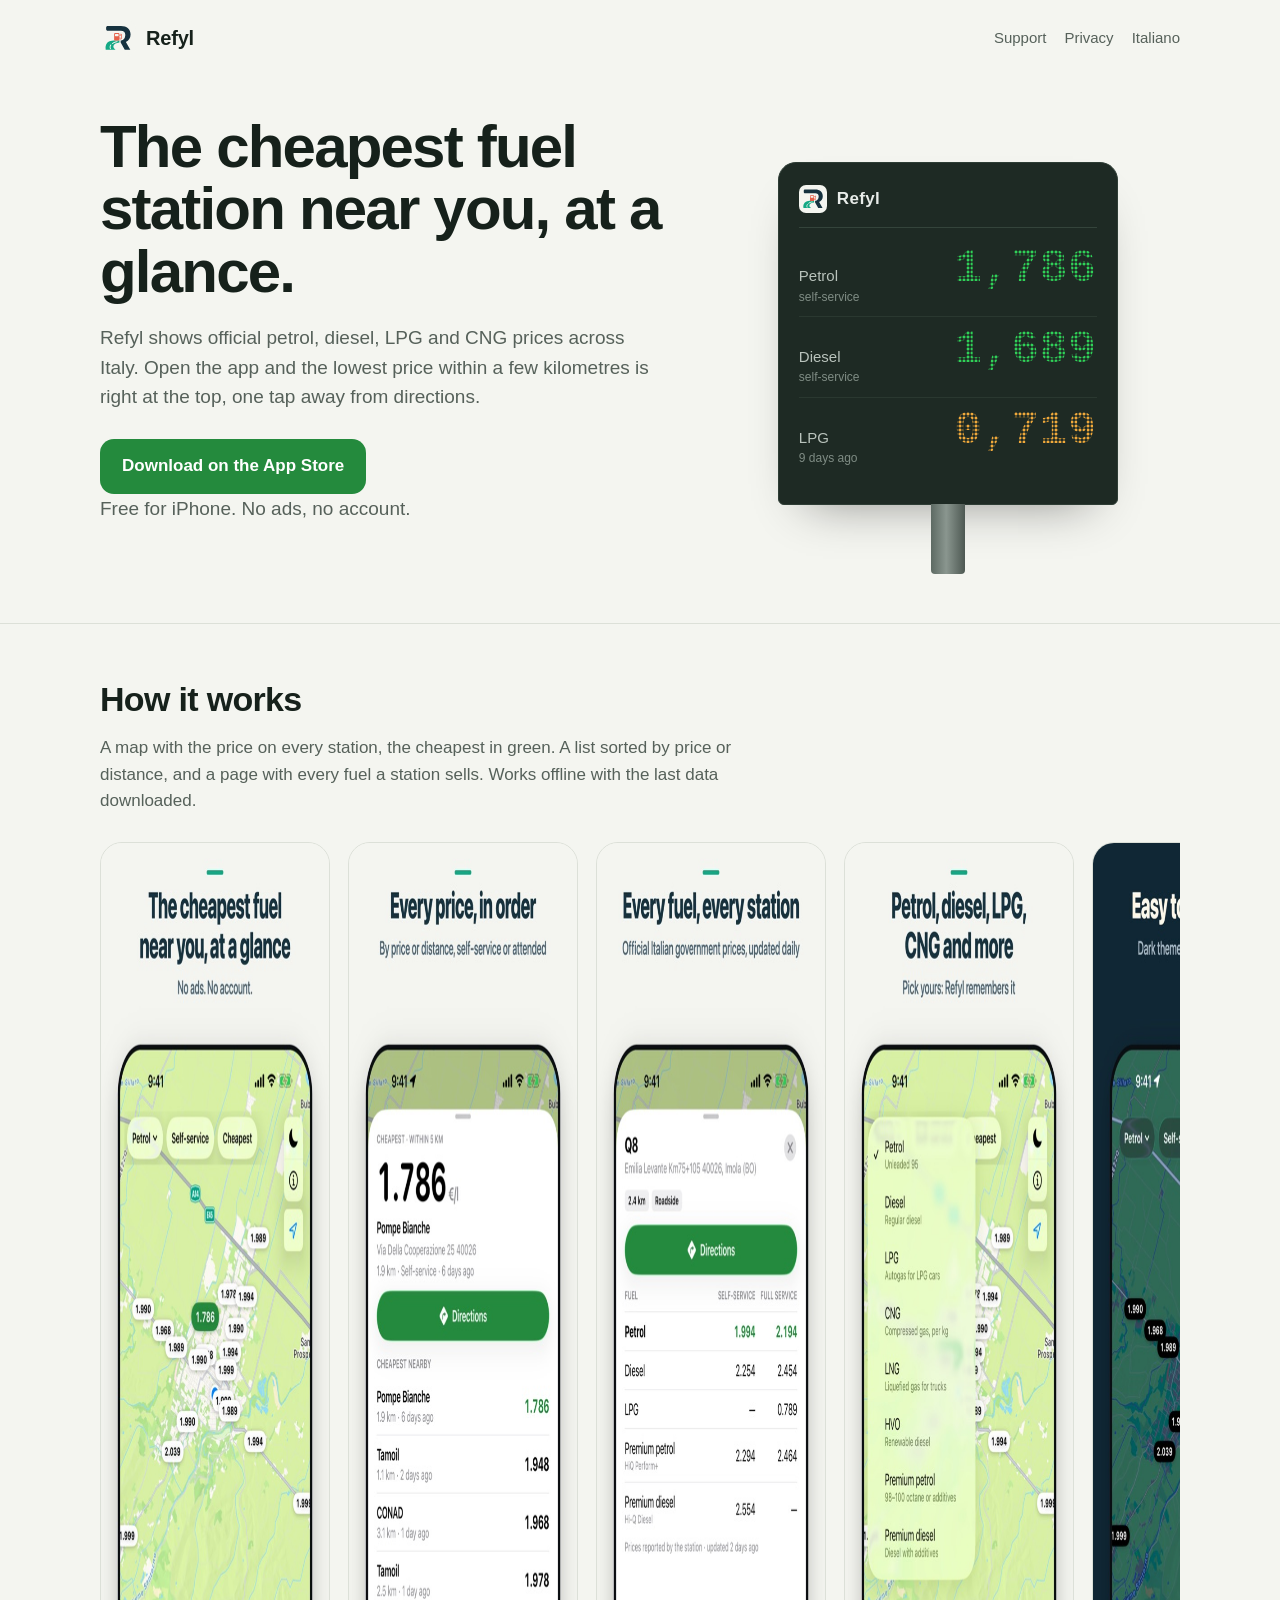
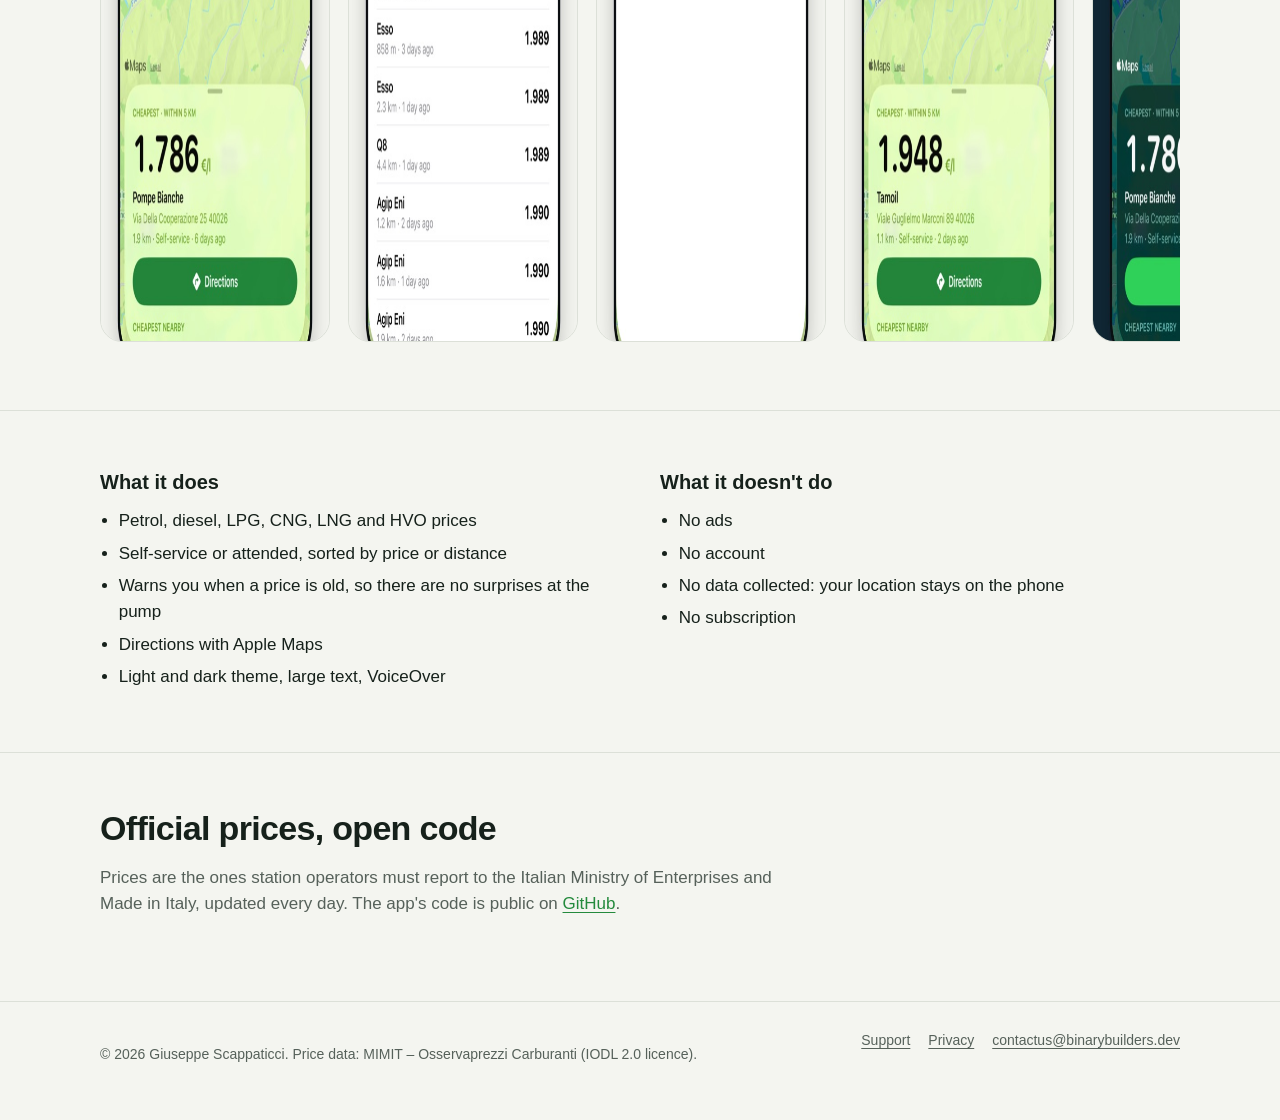
==== en/index.html @ 4c15753d "Add Refyl site: home, privacy and support in Italian and English Co-Authored-By: Claude Opus 5.5 <no" ====
<!doctype html>
<html lang="en">
<head>
<meta charset="utf-8">
<meta name="viewport" content="width=device-width, initial-scale=1">
<title>Refyl: fuel prices near you in Italy</title>
<meta name="description" content="Refyl shows the cheapest fuel station near you in Italy with official government prices. Free for iPhone, no ads, no account.">
<link rel="alternate" hreflang="it" href="../">
<link rel="icon" href="../assets/icon.svg" type="image/svg+xml">
<link rel="apple-touch-icon" href="../assets/apple-touch-icon.png">
<meta name="apple-itunes-app" content="app-id=6829368006">
<link rel="stylesheet" href="../assets/site.css">
</head>
<body>
<header class="wrap top">
  <a class="brand" href="./"><img src="../assets/icon.svg" alt="">Refyl</a>
  <nav aria-label="Pages">
    <a href="support/">Support</a>
    <a href="privacy/">Privacy</a>
    <a href="../" hreflang="it" lang="it">Italiano</a>
  </nav>
</header>

<main>
  <div class="wrap hero">
    <div>
      <h1>The cheapest fuel station near you, at a glance.</h1>
      <p>Refyl shows official petrol, diesel, LPG and CNG prices across Italy. Open the app and the lowest price within a few kilometres is right at the top, one tap away from directions.</p>
      <a class="button" href="https://apps.apple.com/app/id6829368006">Download on the App Store</a>
      <p class="note">Free for iPhone. No ads, no account.</p>
    </div>
    <div class="totem" role="img" aria-label="Fuel station price sign: petrol self-service 1.786, diesel self-service 1.689, LPG 0.719 updated 9 days ago">
      <div class="totem-head"><img src="../assets/icon.svg" alt="">Refyl</div>
      <div class="row"><span>Petrol<small>self-service</small></span><b class="led">1,786</b></div>
      <div class="row"><span>Diesel<small>self-service</small></span><b class="led">1,689</b></div>
      <div class="row"><span>LPG<small>9 days ago</small></span><b class="led dim">0,719</b></div>
    </div>
  </div>

  <section>
    <div class="wrap">
      <h2>How it works</h2>
      <p class="lead">A map with the price on every station, the cheapest in green. A list sorted by price or distance, and a page with every fuel a station sells. Works offline with the last data downloaded.</p>
      <div class="shots" tabindex="0" aria-label="App screenshots">
        <img src="../assets/shots/en/1-home.jpg" width="506" height="1100" loading="lazy" alt="Map with prices and the cheapest station highlighted">
        <img src="../assets/shots/en/2-list.jpg" width="506" height="1100" loading="lazy" alt="Nearby stations sorted by price">
        <img src="../assets/shots/en/3-detail.jpg" width="506" height="1100" loading="lazy" alt="Station page with every price">
        <img src="../assets/shots/en/4-fuels.jpg" width="506" height="1100" loading="lazy" alt="Fuel picker: petrol, diesel, LPG, CNG and more">
        <img src="../assets/shots/en/5-dark.jpg" width="506" height="1100" loading="lazy" alt="The app in dark theme">
      </div>
    </div>
  </section>

  <section>
    <div class="wrap two">
      <div>
        <h3>What it does</h3>
        <ul>
          <li>Petrol, diesel, LPG, CNG, LNG and HVO prices</li>
          <li>Self-service or attended, sorted by price or distance</li>
          <li>Warns you when a price is old, so there are no surprises at the pump</li>
          <li>Directions with Apple Maps</li>
          <li>Light and dark theme, large text, VoiceOver</li>
        </ul>
      </div>
      <div>
        <h3>What it doesn't do</h3>
        <ul>
          <li>No ads</li>
          <li>No account</li>
          <li>No data collected: your location stays on the phone</li>
          <li>No subscription</li>
        </ul>
      </div>
    </div>
  </section>

  <section>
    <div class="wrap">
      <h2>Official prices, open code</h2>
      <p class="lead">Prices are the ones station operators must report to the Italian Ministry of Enterprises and Made in Italy, updated every day. The app's code is public on <a href="https://github.com/Leixien/FuelFinder_IOS">GitHub</a>.</p>
    </div>
  </section>
</main>

<footer>
  <div class="wrap">
    <p>© 2026 Giuseppe Scappaticci. Price data: MIMIT – Osservaprezzi Carburanti (IODL 2.0 licence).</p>
    <nav aria-label="Links">
      <a href="support/">Support</a>
      <a href="privacy/">Privacy</a>
      <a href="mailto:contactus@binarybuilders.dev">contactus@binarybuilders.dev</a>
    </nav>
  </div>
</footer>
</body>
</html>
---- assets/site.css ----
/* Refyl site. One bold element: the roadside price totem in the hero. Everything else stays quiet. */
:root {
  --paper: #F4F5F0;      /* icon background */
  --card: #FFFFFF;
  --ink: #16211B;
  --muted: #56615A;
  --rule: #DCE0D8;
  --green: #248A3D;      /* app "Best" colour, light */
  --on-green: #FFFFFF;
  --stale: #C93400;
  --totem: #1E2A24;
  --led: #30D158;
  color-scheme: light dark;
}
@media (prefers-color-scheme: dark) {
  :root {
    --paper: #101512;
    --card: #19201C;
    --ink: #EEF1EC;
    --muted: #A3ADA6;
    --rule: #2A332E;
    --green: #30D158;
    --on-green: #000000;
    --stale: #FF9F0A;
    --totem: #0B100D;
  }
}

* { box-sizing: border-box; }
html { -webkit-text-size-adjust: 100%; }
body {
  margin: 0;
  background: var(--paper);
  color: var(--ink);
  font: 17px/1.55 -apple-system, BlinkMacSystemFont, "SF Pro Text", "Segoe UI", Roboto, "Helvetica Neue", Arial, sans-serif;
}
a { color: var(--green); text-underline-offset: 0.18em; }
a:focus-visible, .button:focus-visible { outline: 3px solid var(--green); outline-offset: 3px; border-radius: 6px; }
img { max-width: 100%; display: block; }

.wrap { width: min(1080px, 100% - 32px); margin-inline: auto; }

/* Header */
.top { display: flex; align-items: center; justify-content: space-between; padding: 20px 0; }
.brand { display: flex; align-items: center; gap: 10px; color: var(--ink); text-decoration: none; font-weight: 700; font-size: 20px; letter-spacing: -0.01em; }
.brand img { width: 36px; height: 36px; border-radius: 9px; }
.top nav { display: flex; gap: 18px; font-size: 15px; }
.top nav a { color: var(--muted); text-decoration: none; }
.top nav a:hover, .top nav a[aria-current] { color: var(--ink); }

/* Hero */
.hero { display: grid; grid-template-columns: 1.1fr 0.9fr; gap: 48px; align-items: center; padding: 40px 0 72px; }
.hero h1 { font-size: clamp(36px, 5.4vw, 60px); line-height: 1.04; letter-spacing: -0.03em; margin: 0 0 20px; font-weight: 800; }
.hero p { font-size: 19px; color: var(--muted); max-width: 34em; margin: 0 0 28px; }
.button { display: inline-flex; align-items: center; gap: 10px; background: var(--green); color: var(--on-green); text-decoration: none; font-weight: 600; padding: 14px 22px; border-radius: 14px; }
.button svg { width: 20px; height: 20px; fill: currentColor; }
.note { font-size: 14px; color: var(--muted); margin-top: 12px; }

/* The totem: an Italian roadside price sign with dot-matrix LED digits */
.totem { justify-self: center; width: min(340px, 100%); background: var(--totem); border-radius: 18px 18px 6px 6px; padding: 22px 20px 26px; color: #E8ECE9; border: 1px solid #2E3D35; box-shadow: 0 24px 48px -28px rgba(0, 0, 0, 0.45); position: relative; }
.totem::after { content: ""; position: absolute; left: 50%; bottom: -70px; width: 34px; height: 70px; transform: translateX(-50%); background: linear-gradient(90deg, #5d6a63, #8a968f 45%, #4d5852); border-radius: 0 0 4px 4px; }
.totem-head { display: flex; align-items: center; gap: 10px; padding-bottom: 14px; margin-bottom: 8px; border-bottom: 1px solid #34443B; font-weight: 700; letter-spacing: 0.02em; }
.totem-head img { width: 28px; height: 28px; border-radius: 7px; }
.row { display: flex; align-items: baseline; justify-content: space-between; padding: 10px 0; }
.row + .row { border-top: 1px solid #2A3830; }
.row span { font-size: 15px; color: #B9C3BC; }
.row small { display: block; font-size: 12px; color: #7F8C84; }
.led {
  font: 800 46px/1 ui-monospace, "SF Mono", Menlo, Consolas, monospace;
  letter-spacing: 0.02em;
  color: var(--led);
  -webkit-mask: radial-gradient(circle at center, #000 52%, transparent 58%) 0 0 / 4px 4px;
          mask: radial-gradient(circle at center, #000 52%, transparent 58%) 0 0 / 4px 4px;
}
.led.dim { color: #F0A93B; }

/* Sections */
section { padding: 56px 0; border-top: 1px solid var(--rule); }
h2 { font-size: clamp(26px, 3.2vw, 34px); letter-spacing: -0.02em; line-height: 1.15; margin: 0 0 16px; }
.lead { color: var(--muted); max-width: 40em; margin: 0 0 28px; }

.shots { display: flex; gap: 18px; overflow-x: auto; scroll-snap-type: x mandatory; padding-bottom: 12px; }
.shots img { width: 230px; flex: none; border-radius: 22px; scroll-snap-align: start; border: 1px solid var(--rule); }

.two { display: grid; grid-template-columns: 1fr 1fr; gap: 40px; }
.two h3 { font-size: 20px; margin: 0 0 10px; }
.two ul { margin: 0; padding-left: 1.1em; }
.two li { margin: 6px 0; }

/* Prose pages (privacy, support) */
.prose { padding: 32px 0 64px; }
.prose > * { max-width: 680px; }
.prose h1 { font-size: clamp(32px, 4.4vw, 44px); letter-spacing: -0.025em; line-height: 1.1; margin: 0 0 12px; }
.prose h2 { font-size: 22px; margin: 36px 0 8px; }
.prose .updated { color: var(--muted); font-size: 15px; margin: 0 0 28px; }
.prose code { font-size: 0.88em; overflow-wrap: anywhere; }
.contact { background: var(--card); border: 1px solid var(--rule); border-radius: 16px; padding: 22px 24px; margin: 8px 0 8px; }
.contact p { margin: 0 0 14px; }
details { border-bottom: 1px solid var(--rule); padding: 14px 0; }
details summary { cursor: pointer; font-weight: 600; }
details p { margin: 10px 0 0; color: var(--muted); }

/* Footer */
footer { border-top: 1px solid var(--rule); padding: 28px 0 40px; font-size: 14px; color: var(--muted); }
footer .wrap { display: flex; flex-wrap: wrap; gap: 12px 28px; justify-content: space-between; }
footer nav { display: flex; flex-wrap: wrap; gap: 18px; }
footer a { color: var(--muted); }

@media (max-width: 760px) {
  .hero { grid-template-columns: 1fr; gap: 40px; padding-top: 16px; padding-bottom: 96px; }
  .two { grid-template-columns: 1fr; gap: 28px; }
  .top nav { gap: 14px; }
  .shots img { width: 200px; }
}
@media (prefers-reduced-motion: no-preference) {
  .led { animation: flick 1.4s steps(2) 1; }
  @keyframes flick { 0% { opacity: 0.2; } 100% { opacity: 1; } }
}
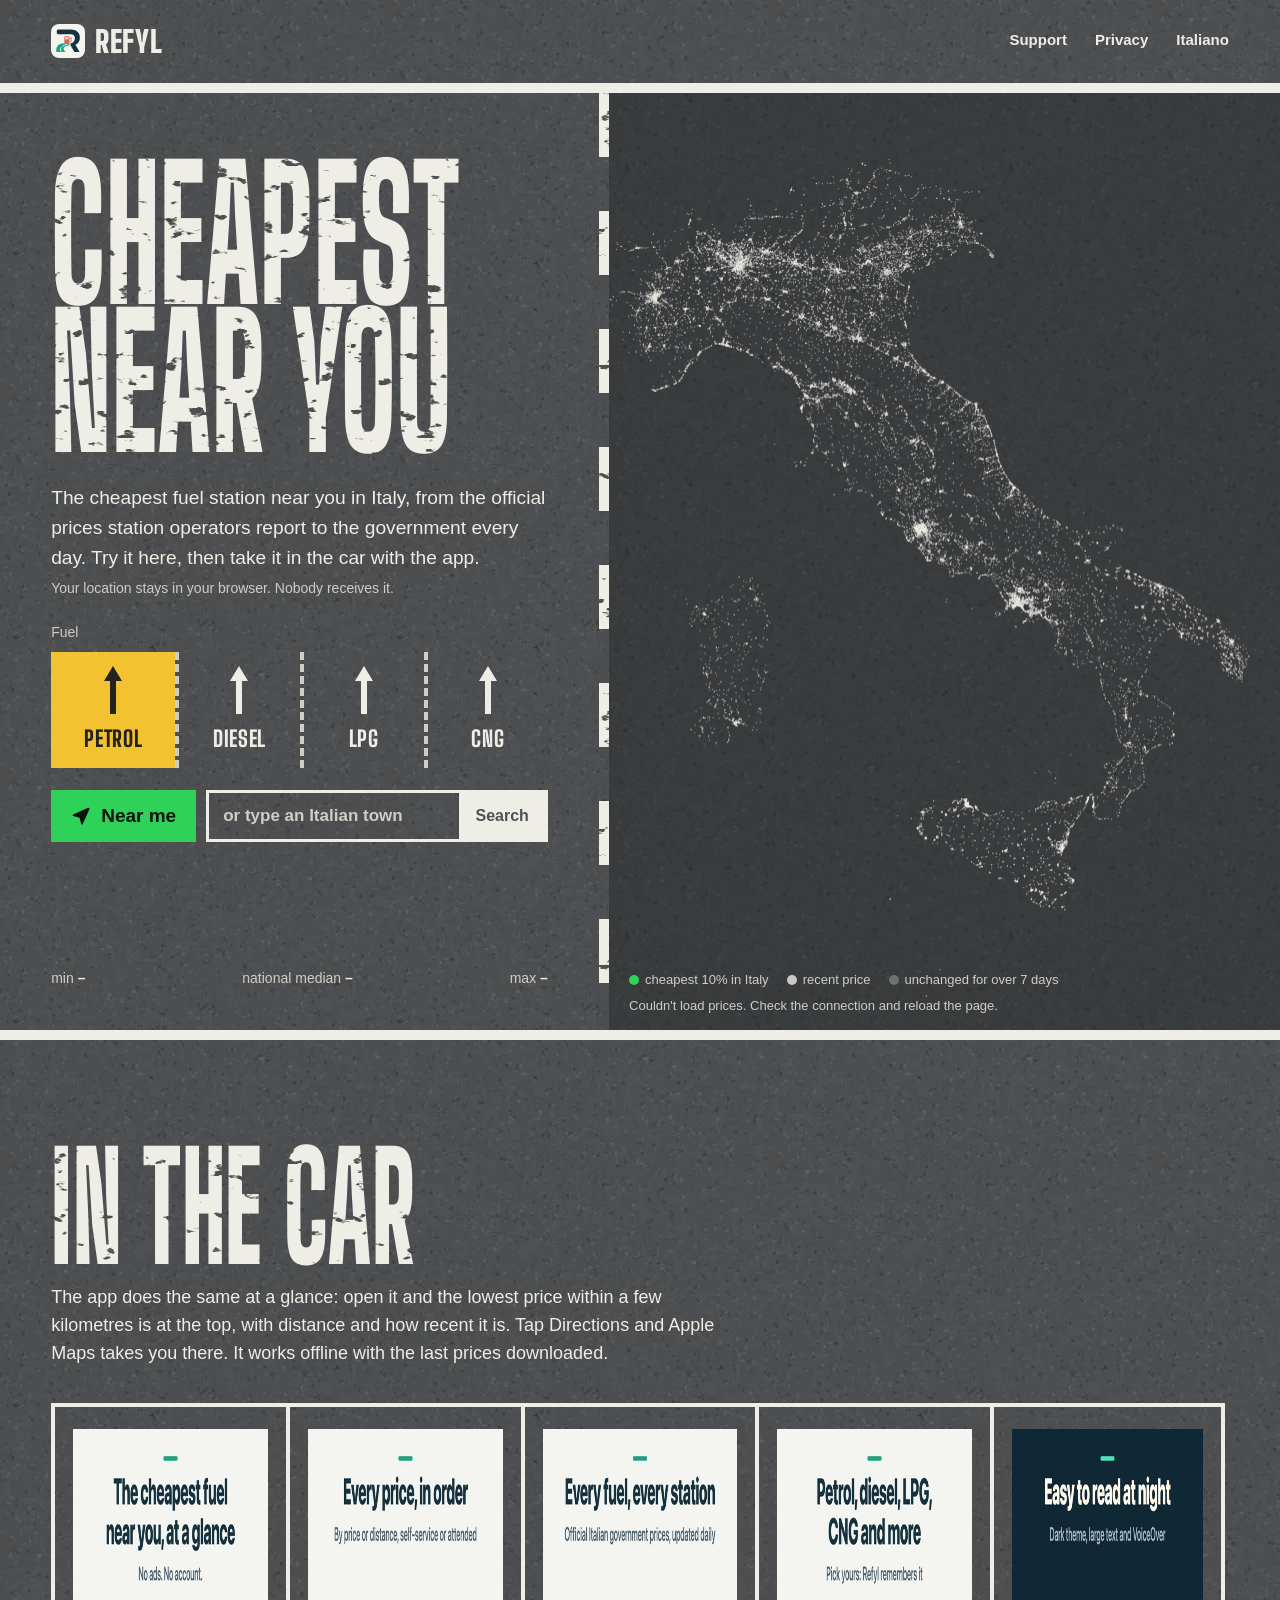
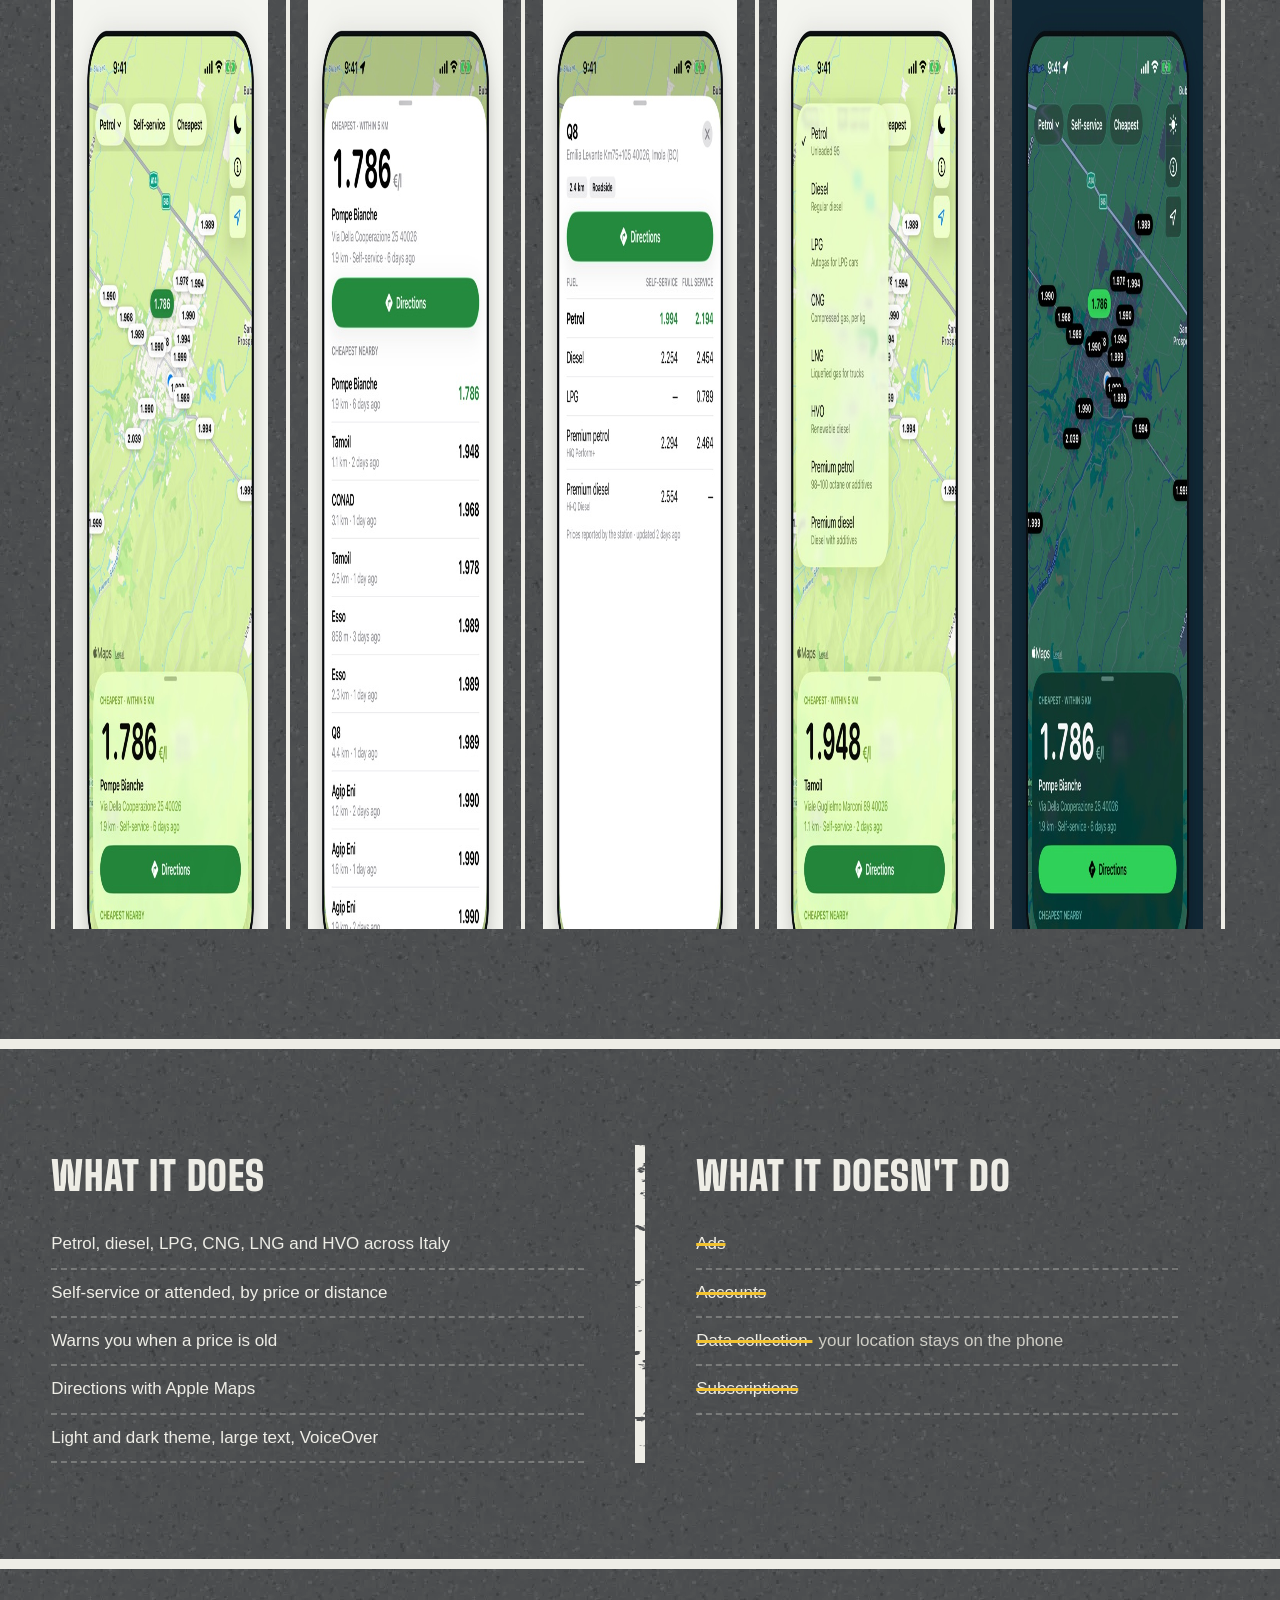
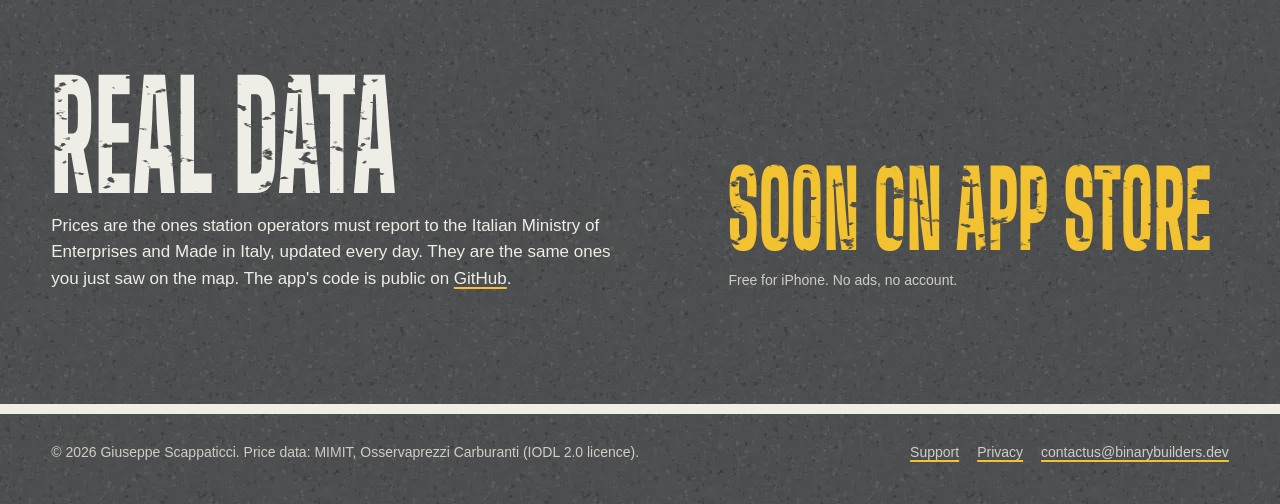
==== commit 34a12fc9: "Redesign: the road seen from above, with a live price map Asphalt ground, road-paint lettering and l" ====
--- a/en/index.html
+++ b/en/index.html
@@ -3,17 +3,18 @@
 <head>
 <meta charset="utf-8">
 <meta name="viewport" content="width=device-width, initial-scale=1">
-<title>Refyl: fuel prices near you in Italy</title>
-<meta name="description" content="Refyl shows the cheapest fuel station near you in Italy with official government prices. Free for iPhone, no ads, no account.">
+<title>Refyl: the cheapest fuel station near you in Italy</title>
+<meta name="description" content="Try Refyl here: pick a fuel and find the cheapest station near you in Italy with today's official government prices. Free iPhone app, no ads, no account.">
+<meta name="theme-color" content="#4E5154">
 <link rel="alternate" hreflang="it" href="../">
 <link rel="icon" href="../assets/icon.svg" type="image/svg+xml">
 <link rel="apple-touch-icon" href="../assets/apple-touch-icon.png">
-<meta name="apple-itunes-app" content="app-id=6829368006">
+<link rel="preload" href="../assets/fonts/big-shoulders-display-latin-900.woff2" as="font" type="font/woff2" crossorigin>
 <link rel="stylesheet" href="../assets/site.css">
 </head>
 <body>
-<header class="wrap top">
-  <a class="brand" href="./"><img src="../assets/icon.svg" alt="">Refyl</a>
+<header class="top">
+  <a class="brand" href="./"><img src="../assets/icon.svg" alt=""><span>Refyl</span></a>
   <nav aria-label="Pages">
     <a href="support/">Support</a>
     <a href="privacy/">Privacy</a>
@@ -22,76 +23,118 @@
 </header>
 
 <main>
-  <div class="wrap hero">
-    <div>
-      <h1>The cheapest fuel station near you, at a glance.</h1>
-      <p>Refyl shows official petrol, diesel, LPG and CNG prices across Italy. Open the app and the lowest price within a few kilometres is right at the top, one tap away from directions.</p>
-      <a class="button" href="https://apps.apple.com/app/id6829368006">Download on the App Store</a>
-      <p class="note">Free for iPhone. No ads, no account.</p>
+  <section class="road" aria-labelledby="hero-title">
+    <div class="lane-l">
+      <h1 id="hero-title" class="paint hero-word"><span class="stretch">Cheapest<br>near you</span><span class="vh">: the cheapest fuel station near you</span></h1>
+      <p class="intro">The cheapest fuel station near you in Italy, from the official prices station operators report to the government every day. Try it here, then take it in the car with the app.
+        <small>Your location stays in your browser. Nobody receives it.</small></p>
+
+      <fieldset class="lanes">
+        <legend>Fuel</legend>
+        <label class="lane"><input type="radio" name="fuel" value="benzina" checked><span><svg viewBox="0 0 18 48" aria-hidden="true"><path d="M9 0 18 15h-6v33H6V15H0z"/></svg>Petrol</span></label>
+        <label class="lane"><input type="radio" name="fuel" value="gasolio"><span><svg viewBox="0 0 18 48" aria-hidden="true"><path d="M9 0 18 15h-6v33H6V15H0z"/></svg>Diesel</span></label>
+        <label class="lane"><input type="radio" name="fuel" value="gpl"><span><svg viewBox="0 0 18 48" aria-hidden="true"><path d="M9 0 18 15h-6v33H6V15H0z"/></svg>LPG</span></label>
+        <label class="lane"><input type="radio" name="fuel" value="metano"><span><svg viewBox="0 0 18 48" aria-hidden="true"><path d="M9 0 18 15h-6v33H6V15H0z"/></svg>CNG</span></label>
+      </fieldset>
+
+      <div class="ask">
+        <button class="btn green" id="near-me" type="button"><svg viewBox="0 0 24 24" aria-hidden="true"><path d="M21.7 2.3a1 1 0 0 0-1.1-.2l-18 8a1 1 0 0 0 .1 1.9l7.6 2 2 7.6a1 1 0 0 0 1.9.1l8-18a1 1 0 0 0-.5-1.4z"/></svg>Near me</button>
+        <form class="city" id="city" role="search">
+          <label class="vh" for="city-q">Town</label>
+          <input id="city-q" name="q" list="towns" placeholder="or type an Italian town" autocomplete="off" enterkeyhint="search">
+          <datalist id="towns"></datalist>
+          <button type="submit">Search</button>
+        </form>
+      </div>
+      <p class="status" id="status" role="status" aria-live="polite"></p>
+
+      <div class="best" id="best" hidden>
+        <p class="paint price"><span class="stretch"><span id="best-price"></span><span class="unit">€/l</span></span></p>
+        <h2 id="best-name"></h2>
+        <div>
+          <p id="best-addr"></p>
+          <p id="best-age"></p>
+          <p class="delta" id="best-delta"></p>
+        </div>
+        <a class="btn green go" id="best-go" href="#" target="_blank" rel="noopener">Directions</a>
+      </div>
+      <ol class="results" id="results" aria-label="Cheapest nearby" hidden></ol>
+
+      <div class="rail">
+        <canvas id="rail" aria-hidden="true"></canvas>
+        <p><span>min <b id="rail-lo">–</b></span><span>national median <b id="rail-mid">–</b></span><span>max <b id="rail-hi">–</b></span></p>
+      </div>
     </div>
-    <div class="totem" role="img" aria-label="Fuel station price sign: petrol self-service 1.786, diesel self-service 1.689, LPG 0.719 updated 9 days ago">
-      <div class="totem-head"><img src="../assets/icon.svg" alt="">Refyl</div>
-      <div class="row"><span>Petrol<small>self-service</small></span><b class="led">1,786</b></div>
-      <div class="row"><span>Diesel<small>self-service</small></span><b class="led">1,689</b></div>
-      <div class="row"><span>LPG<small>9 days ago</small></span><b class="led dim">0,719</b></div>
-    </div>
-  </div>
 
-  <section>
-    <div class="wrap">
-      <h2>How it works</h2>
-      <p class="lead">A map with the price on every station, the cheapest in green. A list sorted by price or distance, and a page with every fuel a station sells. Works offline with the last data downloaded.</p>
-      <div class="shots" tabindex="0" aria-label="App screenshots">
-        <img src="../assets/shots/en/1-home.jpg" width="506" height="1100" loading="lazy" alt="Map with prices and the cheapest station highlighted">
-        <img src="../assets/shots/en/2-list.jpg" width="506" height="1100" loading="lazy" alt="Nearby stations sorted by price">
-        <img src="../assets/shots/en/3-detail.jpg" width="506" height="1100" loading="lazy" alt="Station page with every price">
-        <img src="../assets/shots/en/4-fuels.jpg" width="506" height="1100" loading="lazy" alt="Fuel picker: petrol, diesel, LPG, CNG and more">
-        <img src="../assets/shots/en/5-dark.jpg" width="506" height="1100" loading="lazy" alt="The app in dark theme">
+    <div class="centre" aria-hidden="true"></div>
+
+    <div class="lane-r">
+      <canvas id="map" role="img" aria-label="Map of Italy made of every fuel station"></canvas>
+      <div class="map-foot">
+        <p class="legend" aria-hidden="true"><span><i style="background:#30D158"></i>cheapest 10% in Italy</span><span><i style="background:rgba(238,237,230,.8)"></i>recent price</span><span><i style="background:rgba(238,237,230,.3)"></i>unchanged for over 7 days</span></p>
+        <p class="loading" id="loading" aria-live="polite"></p>
       </div>
+      <noscript><p class="loading">The interactive map needs JavaScript.</p></noscript>
     </div>
   </section>
 
-  <section>
-    <div class="wrap two">
+  <section class="stretch-sec" aria-labelledby="app-title">
+    <h2 id="app-title" class="paint sec-word"><span class="stretch">In the car</span></h2>
+    <p class="sec-lead">The app does the same at a glance: open it and the lowest price within a few kilometres is at the top, with distance and how recent it is. Tap Directions and Apple Maps takes you there. It works offline with the last prices downloaded.</p>
+    <div class="shots" tabindex="0" aria-label="App screenshots">
+      <figure><img src="../assets/shots/en/1-home.jpg" width="506" height="1100" alt="Map with prices and the cheapest station highlighted"></figure>
+      <figure><img src="../assets/shots/en/2-list.jpg" width="506" height="1100" alt="Nearby stations sorted by price"></figure>
+      <figure><img src="../assets/shots/en/3-detail.jpg" width="506" height="1100" alt="Station page with every price"></figure>
+      <figure><img src="../assets/shots/en/4-fuels.jpg" width="506" height="1100" alt="Fuel picker: petrol, diesel, LPG, CNG and more"></figure>
+      <figure><img src="../assets/shots/en/5-dark.jpg" width="506" height="1100" alt="The app in dark theme"></figure>
+    </div>
+  </section>
+
+  <section class="stretch-sec" aria-label="What it does and doesn't do">
+    <div class="does">
       <div>
         <h3>What it does</h3>
         <ul>
-          <li>Petrol, diesel, LPG, CNG, LNG and HVO prices</li>
-          <li>Self-service or attended, sorted by price or distance</li>
-          <li>Warns you when a price is old, so there are no surprises at the pump</li>
+          <li>Petrol, diesel, LPG, CNG, LNG and HVO across Italy</li>
+          <li>Self-service or attended, by price or distance</li>
+          <li>Warns you when a price is old</li>
           <li>Directions with Apple Maps</li>
           <li>Light and dark theme, large text, VoiceOver</li>
         </ul>
       </div>
-      <div>
+      <div class="solid" aria-hidden="true"></div>
+      <div class="not">
         <h3>What it doesn't do</h3>
         <ul>
-          <li>No ads</li>
-          <li>No account</li>
-          <li>No data collected: your location stays on the phone</li>
-          <li>No subscription</li>
+          <li>Ads</li>
+          <li>Accounts</li>
+          <li>Data collection <span>your location stays on the phone</span></li>
+          <li>Subscriptions</li>
         </ul>
       </div>
     </div>
   </section>
 
-  <section>
-    <div class="wrap">
-      <h2>Official prices, open code</h2>
-      <p class="lead">Prices are the ones station operators must report to the Italian Ministry of Enterprises and Made in Italy, updated every day. The app's code is public on <a href="https://github.com/Leixien/FuelFinder_IOS">GitHub</a>.</p>
+  <section class="stretch-sec end" aria-labelledby="end-title">
+    <div>
+      <h2 id="end-title" class="paint sec-word"><span class="stretch">Real data</span></h2>
+      <p>Prices are the ones station operators must report to the Italian Ministry of Enterprises and Made in Italy, updated every day. They are the same ones you just saw on the map. The app's code is public on <a href="https://github.com/Leixien/FuelFinder_IOS">GitHub</a>.</p>
+    </div>
+    <div>
+      <p class="paint soon"><span class="stretch">Soon on App Store</span></p>
+      <p class="store-note">Free for iPhone. No ads, no account.</p>
     </div>
   </section>
 </main>
 
 <footer>
-  <div class="wrap">
-    <p>© 2026 Giuseppe Scappaticci. Price data: MIMIT – Osservaprezzi Carburanti (IODL 2.0 licence).</p>
-    <nav aria-label="Links">
-      <a href="support/">Support</a>
-      <a href="privacy/">Privacy</a>
-      <a href="mailto:contactus@binarybuilders.dev">contactus@binarybuilders.dev</a>
-    </nav>
-  </div>
+  <p>© 2026 Giuseppe Scappaticci. Price data: MIMIT, Osservaprezzi Carburanti (IODL 2.0 licence).</p>
+  <nav aria-label="Links">
+    <a href="support/">Support</a>
+    <a href="privacy/">Privacy</a>
+    <a href="mailto:contactus@binarybuilders.dev">contactus@binarybuilders.dev</a>
+  </nav>
 </footer>
+<script src="../assets/app.js"></script>
 </body>
 </html>
--- a/assets/site.css
+++ b/assets/site.css
@@ -1,118 +1,242 @@
-/* Refyl site. One bold element: the roadside price totem in the hero. Everything else stays quiet. */
+/* Refyl: the carriageway seen from above. Asphalt ground, road paint, lanes. */
+@font-face {
+  font-family: "Road";
+  src: url("fonts/big-shoulders-display-latin-900.woff2") format("woff2");
+  font-weight: 900;
+  font-display: swap;
+}
+@font-face {
+  font-family: "Road";
+  src: url("fonts/big-shoulders-display-latin-800.woff2") format("woff2");
+  font-weight: 800;
+  font-display: swap;
+}
+
 :root {
-  --paper: #F4F5F0;      /* icon background */
-  --card: #FFFFFF;
-  --ink: #16211B;
-  --muted: #56615A;
-  --rule: #DCE0D8;
-  --green: #248A3D;      /* app "Best" colour, light */
-  --on-green: #FFFFFF;
-  --stale: #C93400;
-  --totem: #1E2A24;
-  --led: #30D158;
-  color-scheme: light dark;
-}
-@media (prefers-color-scheme: dark) {
-  :root {
-    --paper: #101512;
-    --card: #19201C;
-    --ink: #EEF1EC;
-    --muted: #A3ADA6;
-    --rule: #2A332E;
-    --green: #30D158;
-    --on-green: #000000;
-    --stale: #FF9F0A;
-    --totem: #0B100D;
-  }
+  --asphalt: #4E5154;
+  --asphalt-deep: #313437;
+  --paint: #EEEDE6;
+  --paint-muted: #CFCEC6;
+  --yellow: #F2C230;
+  --on-yellow: #23221E;
+  --green: #30D158;
+  --on-green: #08130B;
+  --stale: #FFBE5C;
+  --line: 10px;
+  --gutter: clamp(16px, 4vw, 56px);
+  --road: "Road", "Arial Narrow", sans-serif;
+  --text: -apple-system, BlinkMacSystemFont, "SF Pro Text", "Segoe UI", Roboto, "Helvetica Neue", Arial, sans-serif;
+  --wear: url("data:image/svg+xml,%3Csvg xmlns='http://www.w3.org/2000/svg' width='300' height='300'%3E%3Cfilter id='w'%3E%3CfeTurbulence type='fractalNoise' baseFrequency='.045 .09' numOctaves='4' seed='7' stitchTiles='stitch'/%3E%3CfeColorMatrix values='0 0 0 0 0 0 0 0 0 0 0 0 0 0 0 -14 0 0 0 10.4'/%3E%3C/filter%3E%3Crect width='100%25' height='100%25' filter='url(%23w)'/%3E%3C/svg%3E");
+  color-scheme: dark;
 }
 
 * { box-sizing: border-box; }
-html { -webkit-text-size-adjust: 100%; }
+html { -webkit-text-size-adjust: 100%; scrollbar-color: var(--paint-muted) var(--asphalt-deep); }
 body {
   margin: 0;
-  background: var(--paper);
-  color: var(--ink);
-  font: 17px/1.55 -apple-system, BlinkMacSystemFont, "SF Pro Text", "Segoe UI", Roboto, "Helvetica Neue", Arial, sans-serif;
-}
-a { color: var(--green); text-underline-offset: 0.18em; }
-a:focus-visible, .button:focus-visible { outline: 3px solid var(--green); outline-offset: 3px; border-radius: 6px; }
+  background: var(--asphalt) url("asphalt.webp");
+  color: var(--paint);
+  font: 17px/1.55 var(--text);
+}
+::selection { background: var(--yellow); color: var(--on-yellow); }
+a { color: var(--paint); text-decoration-color: var(--yellow); text-decoration-thickness: 2px; text-underline-offset: 0.2em; }
+a:hover { color: var(--yellow); }
+:focus-visible { outline: 3px solid var(--yellow); outline-offset: 3px; }
 img { max-width: 100%; display: block; }
-
-.wrap { width: min(1080px, 100% - 32px); margin-inline: auto; }
-
-/* Header */
-.top { display: flex; align-items: center; justify-content: space-between; padding: 20px 0; }
-.brand { display: flex; align-items: center; gap: 10px; color: var(--ink); text-decoration: none; font-weight: 700; font-size: 20px; letter-spacing: -0.01em; }
-.brand img { width: 36px; height: 36px; border-radius: 9px; }
-.top nav { display: flex; gap: 18px; font-size: 15px; }
-.top nav a { color: var(--muted); text-decoration: none; }
-.top nav a:hover, .top nav a[aria-current] { color: var(--ink); }
-
-/* Hero */
-.hero { display: grid; grid-template-columns: 1.1fr 0.9fr; gap: 48px; align-items: center; padding: 40px 0 72px; }
-.hero h1 { font-size: clamp(36px, 5.4vw, 60px); line-height: 1.04; letter-spacing: -0.03em; margin: 0 0 20px; font-weight: 800; }
-.hero p { font-size: 19px; color: var(--muted); max-width: 34em; margin: 0 0 28px; }
-.button { display: inline-flex; align-items: center; gap: 10px; background: var(--green); color: var(--on-green); text-decoration: none; font-weight: 600; padding: 14px 22px; border-radius: 14px; }
-.button svg { width: 20px; height: 20px; fill: currentColor; }
-.note { font-size: 14px; color: var(--muted); margin-top: 12px; }
-
-/* The totem: an Italian roadside price sign with dot-matrix LED digits */
-.totem { justify-self: center; width: min(340px, 100%); background: var(--totem); border-radius: 18px 18px 6px 6px; padding: 22px 20px 26px; color: #E8ECE9; border: 1px solid #2E3D35; box-shadow: 0 24px 48px -28px rgba(0, 0, 0, 0.45); position: relative; }
-.totem::after { content: ""; position: absolute; left: 50%; bottom: -70px; width: 34px; height: 70px; transform: translateX(-50%); background: linear-gradient(90deg, #5d6a63, #8a968f 45%, #4d5852); border-radius: 0 0 4px 4px; }
-.totem-head { display: flex; align-items: center; gap: 10px; padding-bottom: 14px; margin-bottom: 8px; border-bottom: 1px solid #34443B; font-weight: 700; letter-spacing: 0.02em; }
-.totem-head img { width: 28px; height: 28px; border-radius: 7px; }
-.row { display: flex; align-items: baseline; justify-content: space-between; padding: 10px 0; }
-.row + .row { border-top: 1px solid #2A3830; }
-.row span { font-size: 15px; color: #B9C3BC; }
-.row small { display: block; font-size: 12px; color: #7F8C84; }
-.led {
-  font: 800 46px/1 ui-monospace, "SF Mono", Menlo, Consolas, monospace;
-  letter-spacing: 0.02em;
-  color: var(--led);
-  -webkit-mask: radial-gradient(circle at center, #000 52%, transparent 58%) 0 0 / 4px 4px;
-          mask: radial-gradient(circle at center, #000 52%, transparent 58%) 0 0 / 4px 4px;
-}
-.led.dim { color: #F0A93B; }
-
-/* Sections */
-section { padding: 56px 0; border-top: 1px solid var(--rule); }
-h2 { font-size: clamp(26px, 3.2vw, 34px); letter-spacing: -0.02em; line-height: 1.15; margin: 0 0 16px; }
-.lead { color: var(--muted); max-width: 40em; margin: 0 0 28px; }
-
-.shots { display: flex; gap: 18px; overflow-x: auto; scroll-snap-type: x mandatory; padding-bottom: 12px; }
-.shots img { width: 230px; flex: none; border-radius: 22px; scroll-snap-align: start; border: 1px solid var(--rule); }
-
-.two { display: grid; grid-template-columns: 1fr 1fr; gap: 40px; }
-.two h3 { font-size: 20px; margin: 0 0 10px; }
-.two ul { margin: 0; padding-left: 1.1em; }
-.two li { margin: 6px 0; }
-
-/* Prose pages (privacy, support) */
-.prose { padding: 32px 0 64px; }
+.vh { position: absolute; width: 1px; height: 1px; overflow: hidden; clip: rect(0 0 0 0); white-space: nowrap; }
+
+/* Painted lettering: stretched tall like words on the road, slightly worn */
+.paint {
+  padding-top: 0.12em;
+  font-family: var(--road);
+  font-weight: 900;
+  text-transform: uppercase;
+  line-height: 0.82;
+  letter-spacing: 0.01em;
+  color: var(--paint);
+  -webkit-mask: var(--wear);
+          mask: var(--wear);
+}
+.stretch { display: inline-block; transform: scaleY(1.65); transform-origin: 0 0; margin-bottom: 0.62em; }
+
+/* Header: the kerb */
+.top {
+  display: flex; align-items: center; justify-content: space-between; gap: 16px;
+  padding: 18px var(--gutter);
+  border-bottom: var(--line) solid var(--paint);
+}
+.brand { display: flex; align-items: center; gap: 10px; text-decoration: none; }
+.brand img { width: 34px; height: 34px; border-radius: 8px; }
+.brand span { font-family: var(--road); font-weight: 900; font-size: 30px; letter-spacing: 0.02em; text-transform: uppercase; }
+.top nav { display: flex; gap: clamp(12px, 2.4vw, 28px); font-size: 15px; font-weight: 600; }
+.top nav a { text-decoration: none; padding: 6px 0; border-bottom: 3px solid transparent; }
+.top nav a[aria-current] { border-bottom-color: var(--yellow); }
+
+/* The road: two lanes separated by a dashed centre line */
+.road {
+  display: grid;
+  grid-template-columns: minmax(0, 1fr) var(--line) minmax(0, 1.12fr);
+  min-height: min(calc(100svh - 80px), 940px);
+}
+.centre { background: repeating-linear-gradient(var(--paint) 0 64px, transparent 64px 118px); -webkit-mask: var(--wear); mask: var(--wear); }
+.lane-l { padding: clamp(28px, 5vh, 64px) var(--gutter) 40px; display: flex; flex-direction: column; gap: 22px; }
+.lane-r { position: relative; background: linear-gradient(rgba(28, 30, 32, 0.4), rgba(28, 30, 32, 0.4)), url("asphalt.webp"); min-height: 520px; }
+
+.hero-word { font-size: clamp(64px, 8.6vw, 128px); margin: 0; padding-top: 0.2em; }
+.hero-word .stretch { margin-bottom: 1.1em; }
+.intro { font-size: clamp(17px, 1.5vw, 20px); max-width: 32em; margin: 0; color: var(--paint); }
+.intro small { display: block; margin-top: 6px; font-size: 14px; color: var(--paint-muted); }
+
+/* Fuel lanes: radio inputs drawn as painted lanes with arrows */
+.lanes { border: 0; padding: 0; margin: 0; display: grid; grid-template-columns: repeat(4, minmax(0, 1fr)); gap: 0; }
+.lanes legend { font-size: 14px; color: var(--paint-muted); margin-bottom: 8px; padding: 0; }
+.lane { position: relative; display: block; cursor: pointer; }
+.lane + .lane { border-left: 4px dashed var(--paint-muted); }
+.lane input { position: absolute; opacity: 0; inset: 0; cursor: pointer; }
+.lane span {
+  display: flex; flex-direction: column; align-items: center; gap: 8px;
+  padding: 14px 6px 12px;
+  font-family: var(--road); font-weight: 800; font-size: 22px; text-transform: uppercase; letter-spacing: 0.03em;
+  transition: background-color 0.25s cubic-bezier(0.16, 1, 0.3, 1), color 0.25s;
+}
+.lane svg { width: 18px; height: 48px; fill: currentColor; transition: transform 0.35s cubic-bezier(0.16, 1, 0.3, 1); }
+.lane:hover svg { transform: translateY(-4px); }
+.lane input:checked + span { background: var(--yellow); color: var(--on-yellow); }
+.lane input:focus-visible + span { outline: 3px solid var(--yellow); outline-offset: 3px; }
+
+.ask { display: flex; flex-wrap: wrap; gap: 10px; align-items: stretch; }
+.btn {
+  display: inline-flex; align-items: center; justify-content: center; gap: 10px;
+  font: 800 19px/1 var(--text);
+  padding: 15px 20px; border: 0; cursor: pointer; text-decoration: none;
+  background: var(--paint); color: var(--on-yellow);
+  transition: transform 0.2s cubic-bezier(0.16, 1, 0.3, 1), background-color 0.2s;
+}
+.btn:hover { color: var(--on-yellow); background: var(--yellow); transform: translateY(-2px); }
+.btn.green { background: var(--green); color: var(--on-green); }
+.btn.green:hover { color: var(--on-green); background: var(--green); }
+/* not a control: a works-zone word painted in yellow until the app is live */
+.soon { margin: 0; font-size: clamp(28px, 9vw, 64px); white-space: nowrap; color: var(--yellow); }
+.soon .stretch { margin-bottom: 0.55em; }
+.btn:active { transform: translateY(0); }
+.btn[aria-busy="true"] { opacity: 0.7; cursor: progress; }
+.btn svg { width: 20px; height: 20px; fill: currentColor; }
+.city { display: flex; flex: 1 1 220px; min-width: 0; min-height: 52px; border: 3px solid var(--paint); }
+.city input {
+  flex: 1; min-width: 0; border: 0; background: transparent; color: var(--paint);
+  font: 600 17px var(--text); padding: 0 14px; caret-color: var(--yellow);
+}
+.city input::placeholder { color: var(--paint-muted); }
+.city input::-webkit-calendar-picker-indicator { display: none !important; }
+.city input:focus { outline: none; }
+.city:focus-within { border-color: var(--yellow); }
+.city button { border: 0; background: var(--paint); color: var(--asphalt); font: 800 16px var(--text); padding: 0 16px; cursor: pointer; }
+.city button:hover { background: var(--yellow); }
+
+.status { min-height: 1.5em; margin: 0; font-size: 15px; color: var(--paint-muted); }
+.status.err { color: var(--stale); }
+
+/* Results: the cheapest nearby, painted like a road word, then the next ones */
+.best[hidden], .results[hidden] { display: none; }
+.best { display: grid; grid-template-columns: auto 1fr; gap: 4px 18px; align-items: end; }
+.best .price { grid-row: span 2; font-size: clamp(76px, 7vw, 108px); color: var(--green); margin: 0; }
+.best .price .stretch { margin-bottom: 0.5em; }
+.best .unit { font-size: clamp(18px, 0.32em, 36px); margin-left: 4px; }
+.best h2 { margin: 0; font-size: 21px; line-height: 1.2; }
+.best p { margin: 0; color: var(--paint-muted); font-size: 15px; }
+.delta { color: var(--paint); font-weight: 700; }
+.go { margin-top: 6px; grid-column: 1 / -1; justify-self: start; }
+
+.results { list-style: none; margin: 0; padding: 0; border-top: 4px solid var(--paint); }
+.results li { border-bottom: 2px dashed var(--paint-muted); }
+.results button {
+  width: 100%; display: grid; grid-template-columns: 1fr auto; gap: 2px 12px; text-align: left;
+  background: none; border: 0; color: var(--paint); padding: 10px 2px; cursor: pointer; font: inherit;
+}
+.results button:hover, .results button[aria-current="true"] { background: rgba(238, 237, 230, 0.07); }
+.results .n { font-weight: 650; font-size: 16px; }
+.results .m { grid-column: 1; font-size: 14px; color: var(--paint-muted); }
+.results .p { grid-row: 1 / span 2; grid-column: 2; align-self: center; font-family: var(--road); font-weight: 900; font-size: 34px; font-variant-numeric: tabular-nums; }
+.stale-tag { color: var(--stale); }
+.results .old .p { color: var(--paint-muted); -webkit-mask: var(--wear); mask: var(--wear); }
+
+/* The price rail: every station on one line, cheapest at the left */
+.rail { margin-top: auto; }
+.rail canvas { width: 100%; height: 54px; display: block; }
+.rail p { margin: 6px 0 0; font-size: 14px; color: var(--paint-muted); display: flex; justify-content: space-between; gap: 12px; flex-wrap: wrap; }
+.rail b { color: var(--paint); font-variant-numeric: tabular-nums; }
+
+/* Map */
+#map { position: absolute; inset: 0; width: 100%; height: 100%; display: block; touch-action: manipulation; cursor: crosshair; }
+.map-foot { position: absolute; left: 20px; right: 20px; bottom: 14px; display: flex; flex-direction: column; gap: 6px; pointer-events: none; }
+.legend { margin: 0; display: flex; flex-wrap: wrap; gap: 6px 18px; font-size: 13px; color: var(--paint-muted); pointer-events: none; }
+.legend i { display: inline-block; width: 10px; height: 10px; border-radius: 50%; margin-right: 6px; vertical-align: -1px; }
+.loading { margin: 0; font-size: 13px; color: var(--paint-muted); }
+.loading[hidden] { display: none; }
+
+/* Sections below the fold: each one is a stretch of road between solid lines */
+.stretch-sec { border-top: var(--line) solid var(--paint); padding: clamp(48px, 8vw, 96px) var(--gutter); }
+.sec-word { font-size: clamp(54px, 7vw, 96px); margin: 0 0 8px; }
+.sec-lead { max-width: 38em; margin: 0 0 36px; font-size: 18px; }
+
+.shots { display: flex; overflow-x: auto; scroll-snap-type: x mandatory; gap: 0; padding-bottom: 14px; scrollbar-width: thin; }
+.shots figure { margin: 0; flex: 0 0 max(220px, calc((100% - 4px) / 5)); max-width: 300px; padding: 22px 18px 0; scroll-snap-align: start; border-top: 4px solid var(--paint); border-left: 4px solid var(--paint); }
+.shots figure:last-child { border-right: 4px solid var(--paint); }
+.shots img { border-radius: 0; }
+
+.does { display: grid; grid-template-columns: 1fr var(--line) 1fr; }
+.does > div { padding: 0 clamp(20px, 4vw, 56px); }
+.does > div:first-child { padding-left: 0; }
+.does .solid { background: var(--paint); -webkit-mask: var(--wear); mask: var(--wear); padding: 0; }
+.does h3 { font-family: var(--road); font-weight: 900; text-transform: uppercase; font-size: 40px; letter-spacing: 0.02em; margin: 0 0 14px; }
+.does ul { list-style: none; margin: 0; padding: 0; }
+.does li { padding: 10px 0; border-bottom: 2px dashed rgba(238, 237, 230, 0.28); }
+.not li { text-decoration: line-through; text-decoration-color: var(--yellow); text-decoration-thickness: 3px; }
+.not li span { text-decoration: none; display: inline-block; color: var(--paint-muted); margin-left: 6px; }
+
+.end { display: grid; grid-template-columns: minmax(0, 1.2fr) minmax(0, 1fr); gap: 32px clamp(32px, 6vw, 80px); align-items: end; }
+.end p { margin: 0 0 16px; max-width: 34em; }
+.store-note { font-size: 14px; color: var(--paint-muted); margin-top: 10px; }
+
+/* Read pages: privacy and support */
+.prose { padding: clamp(36px, 6vw, 72px) var(--gutter) 80px; }
 .prose > * { max-width: 680px; }
-.prose h1 { font-size: clamp(32px, 4.4vw, 44px); letter-spacing: -0.025em; line-height: 1.1; margin: 0 0 12px; }
-.prose h2 { font-size: 22px; margin: 36px 0 8px; }
-.prose .updated { color: var(--muted); font-size: 15px; margin: 0 0 28px; }
-.prose code { font-size: 0.88em; overflow-wrap: anywhere; }
-.contact { background: var(--card); border: 1px solid var(--rule); border-radius: 16px; padding: 22px 24px; margin: 8px 0 8px; }
-.contact p { margin: 0 0 14px; }
-details { border-bottom: 1px solid var(--rule); padding: 14px 0; }
-details summary { cursor: pointer; font-weight: 600; }
-details p { margin: 10px 0 0; color: var(--muted); }
-
-/* Footer */
-footer { border-top: 1px solid var(--rule); padding: 28px 0 40px; font-size: 14px; color: var(--muted); }
-footer .wrap { display: flex; flex-wrap: wrap; gap: 12px 28px; justify-content: space-between; }
+.prose .sec-word { max-width: none; }
+.prose h2 { font-family: var(--road); font-weight: 900; text-transform: uppercase; font-size: 32px; letter-spacing: 0.02em; margin: 44px 0 6px; line-height: 1; }
+.prose .updated { color: var(--paint-muted); font-size: 15px; margin: 0 0 28px; }
+.prose code { font-size: 0.86em; overflow-wrap: anywhere; color: var(--paint-muted); }
+.contact { border: 4px solid var(--paint); padding: 22px 24px; margin: 8px 0 18px; }
+.contact p { margin: 0 0 16px; }
+details { border-bottom: 2px dashed rgba(238, 237, 230, 0.35); padding: 14px 0; }
+details summary { cursor: pointer; font-weight: 650; list-style: none; display: flex; gap: 12px; align-items: baseline; }
+details summary::-webkit-details-marker { display: none; }
+details summary::before { content: ""; flex: none; width: 10px; height: 10px; border-right: 3px solid var(--yellow); border-bottom: 3px solid var(--yellow); transform: rotate(-45deg); transition: transform 0.25s cubic-bezier(0.16, 1, 0.3, 1); }
+details[open] summary::before { transform: rotate(45deg); }
+details p { margin: 10px 0 0 22px; color: var(--paint-muted); }
+
+footer { border-top: var(--line) solid var(--paint); padding: 28px var(--gutter) 40px; font-size: 14px; color: var(--paint-muted); display: flex; flex-wrap: wrap; justify-content: space-between; gap: 12px 28px; }
+footer p { margin: 0; max-width: 46em; }
 footer nav { display: flex; flex-wrap: wrap; gap: 18px; }
-footer a { color: var(--muted); }
-
-@media (max-width: 760px) {
-  .hero { grid-template-columns: 1fr; gap: 40px; padding-top: 16px; padding-bottom: 96px; }
-  .two { grid-template-columns: 1fr; gap: 28px; }
-  .top nav { gap: 14px; }
-  .shots img { width: 200px; }
-}
-@media (prefers-reduced-motion: no-preference) {
-  .led { animation: flick 1.4s steps(2) 1; }
-  @keyframes flick { 0% { opacity: 0.2; } 100% { opacity: 1; } }
-}
+footer a { color: var(--paint-muted); }
+
+@media (max-width: 900px) {
+  .road { grid-template-columns: 1fr; min-height: 0; }
+  .centre { height: var(--line); background: repeating-linear-gradient(90deg, var(--paint) 0 48px, transparent 48px 88px); }
+  .lane-r { min-height: 0; display: flex; flex-direction: column; }
+  #map { position: relative; inset: auto; height: 112vw; max-height: 620px; }
+  .map-foot { position: static; padding: 4px 20px 18px; }
+  .rail { margin-top: 8px; }
+  .does { grid-template-columns: 1fr; gap: 36px; }
+  .does .solid { height: var(--line); }
+  .does > div { padding: 0; }
+  .end { grid-template-columns: 1fr; }
+}
+@media (max-width: 480px) {
+  .lane span { font-size: 17px; padding: 12px 2px 10px; }
+  .lane svg { height: 38px; }
+  .top nav { font-size: 14px; }
+  .brand span { font-size: 26px; }
+}
+@media (prefers-reduced-motion: reduce) {
+  *, *::before, *::after { transition-duration: 0.01ms !important; animation-duration: 0.01ms !important; }
+}
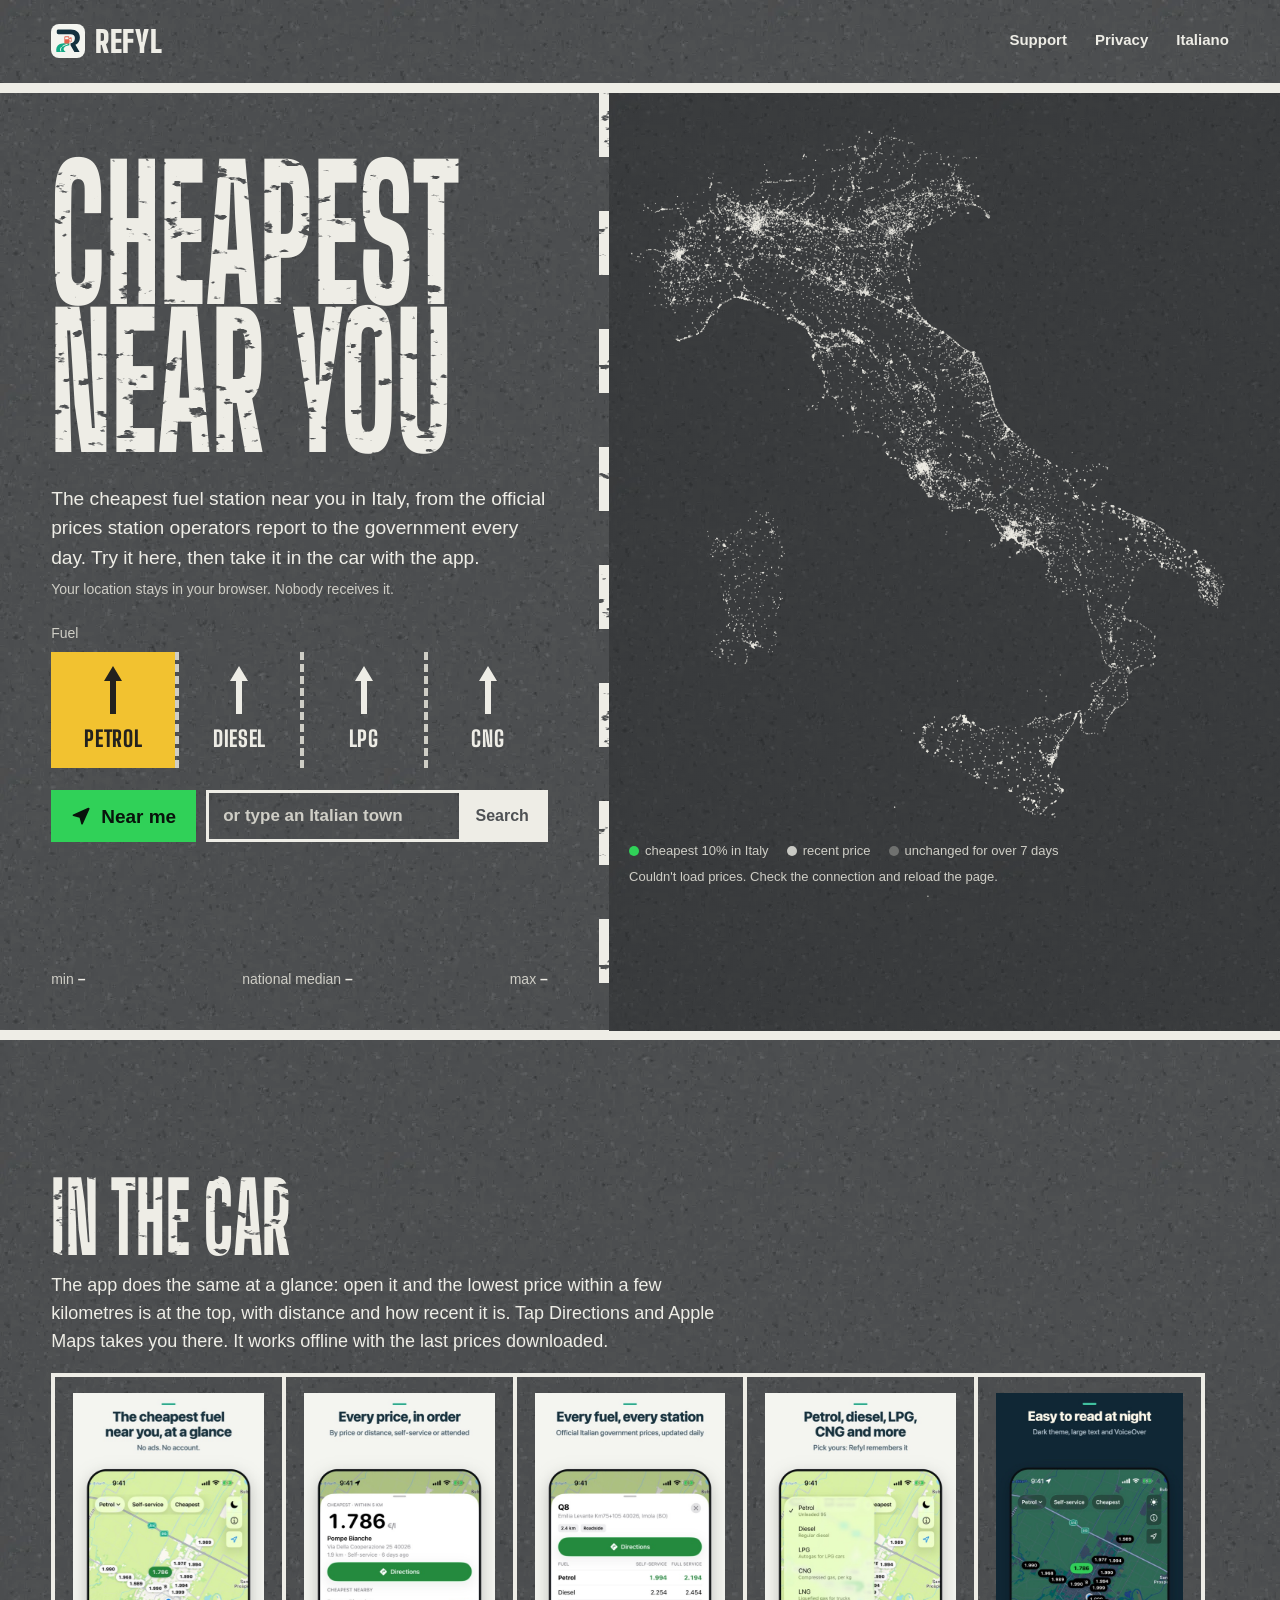
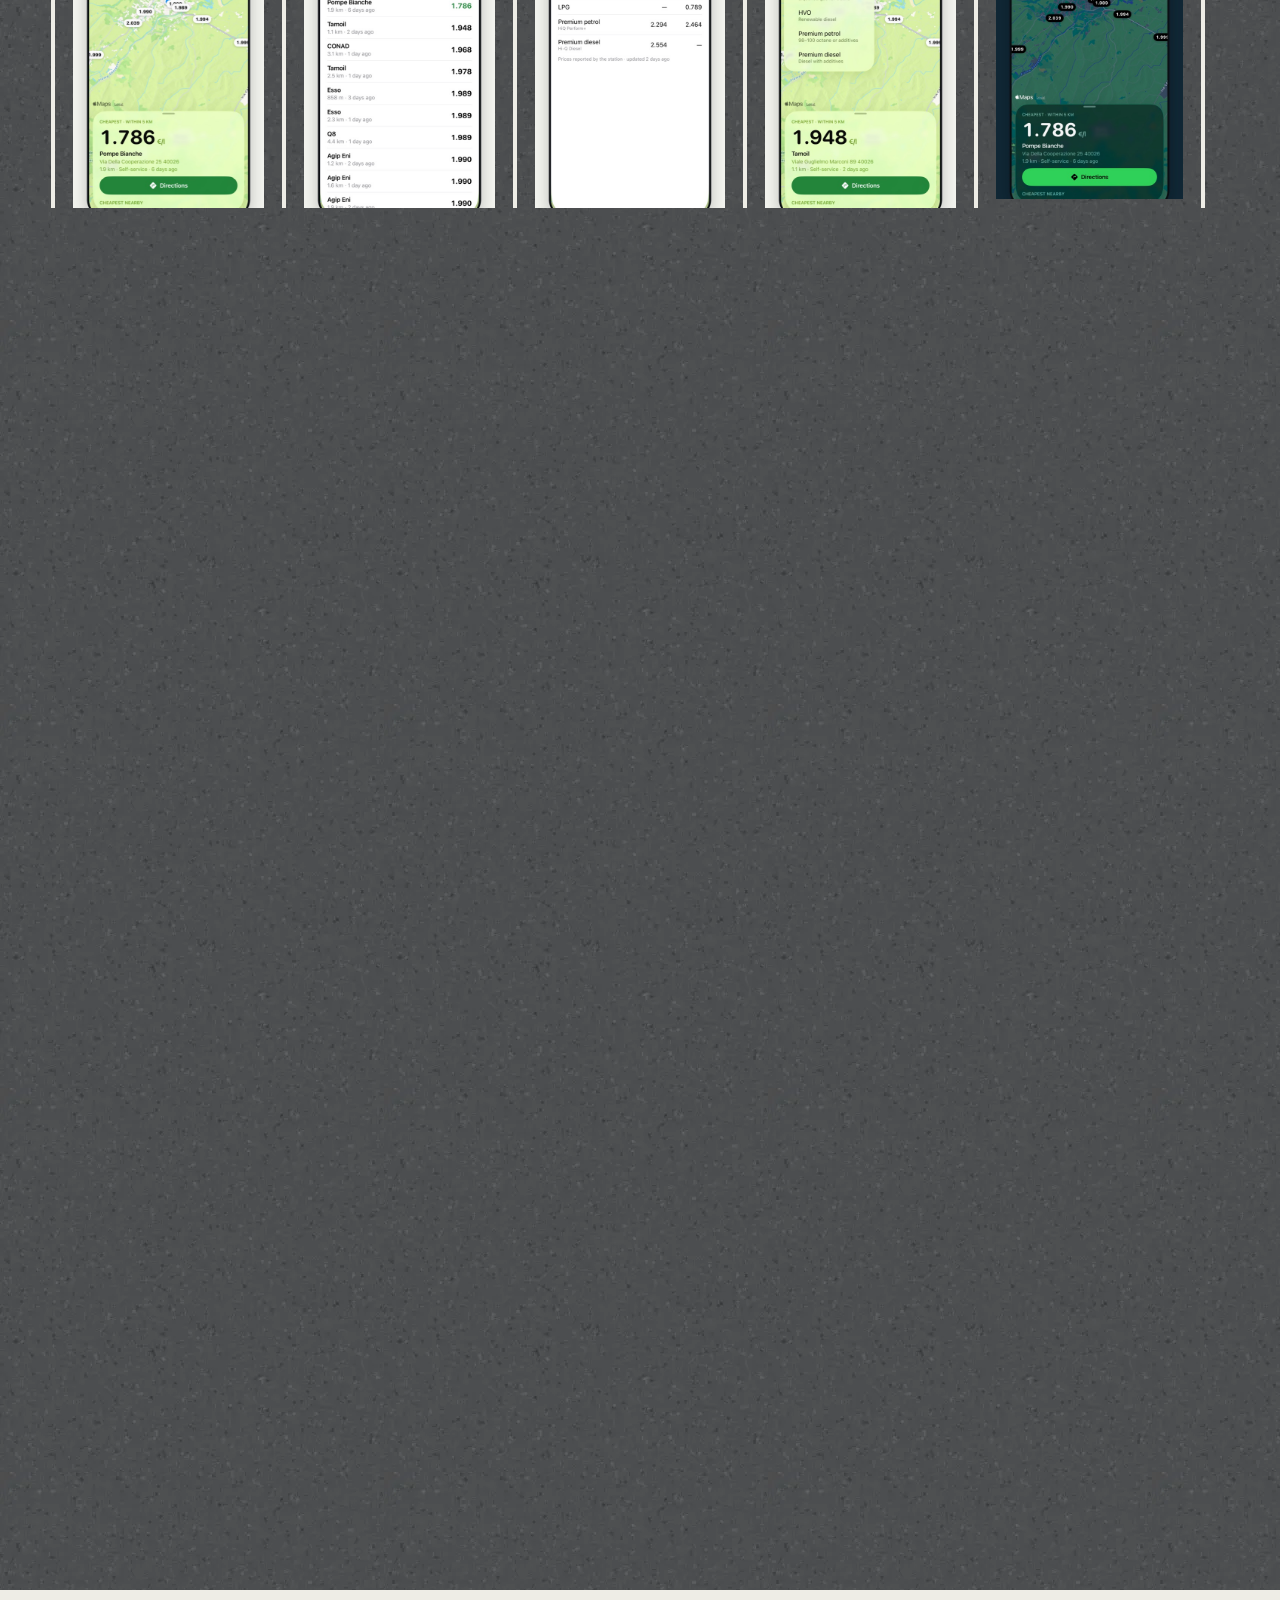
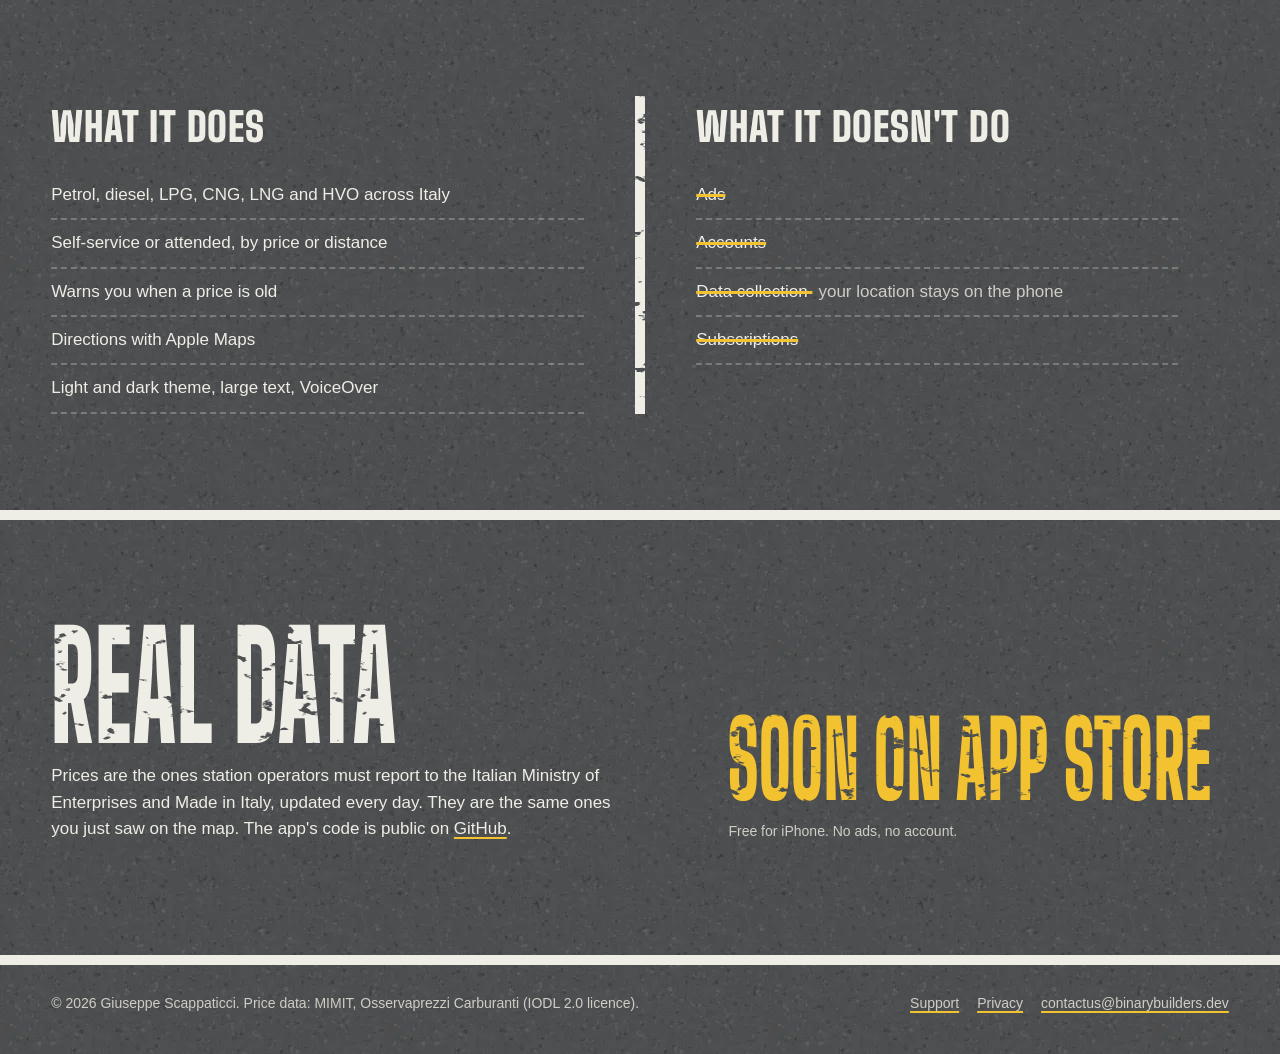
==== commit d47ce276: "Motion: driver's view, paint machine, flight and parking - The road tilts away on scroll like the vi" ====
--- a/en/index.html
+++ b/en/index.html
@@ -69,16 +69,19 @@
     <div class="centre" aria-hidden="true"></div>
 
     <div class="lane-r">
+     <div class="map-wrap">
       <canvas id="map" role="img" aria-label="Map of Italy made of every fuel station"></canvas>
       <div class="map-foot">
         <p class="legend" aria-hidden="true"><span><i style="background:#30D158"></i>cheapest 10% in Italy</span><span><i style="background:rgba(238,237,230,.8)"></i>recent price</span><span><i style="background:rgba(238,237,230,.3)"></i>unchanged for over 7 days</span></p>
         <p class="loading" id="loading" aria-live="polite"></p>
       </div>
       <noscript><p class="loading">The interactive map needs JavaScript.</p></noscript>
+     </div>
     </div>
   </section>
 
-  <section class="stretch-sec" aria-labelledby="app-title">
+  <section class="stretch-sec park" aria-labelledby="app-title">
+   <div class="park-stage">
     <h2 id="app-title" class="paint sec-word"><span class="stretch">In the car</span></h2>
     <p class="sec-lead">The app does the same at a glance: open it and the lowest price within a few kilometres is at the top, with distance and how recent it is. Tap Directions and Apple Maps takes you there. It works offline with the last prices downloaded.</p>
     <div class="shots" tabindex="0" aria-label="App screenshots">
@@ -88,6 +91,7 @@
       <figure><img src="../assets/shots/en/4-fuels.jpg" width="506" height="1100" alt="Fuel picker: petrol, diesel, LPG, CNG and more"></figure>
       <figure><img src="../assets/shots/en/5-dark.jpg" width="506" height="1100" alt="The app in dark theme"></figure>
     </div>
+   </div>
   </section>
 
   <section class="stretch-sec" aria-label="What it does and doesn't do">
--- a/assets/site.css
+++ b/assets/site.css
@@ -42,7 +42,7 @@
 a { color: var(--paint); text-decoration-color: var(--yellow); text-decoration-thickness: 2px; text-underline-offset: 0.2em; }
 a:hover { color: var(--yellow); }
 :focus-visible { outline: 3px solid var(--yellow); outline-offset: 3px; }
-img { max-width: 100%; display: block; }
+img { max-width: 100%; height: auto; display: block; }
 .vh { position: absolute; width: 1px; height: 1px; overflow: hidden; clip: rect(0 0 0 0); white-space: nowrap; }
 
 /* Painted lettering: stretched tall like words on the road, slightly worn */
@@ -78,9 +78,9 @@
   grid-template-columns: minmax(0, 1fr) var(--line) minmax(0, 1.12fr);
   min-height: min(calc(100svh - 80px), 940px);
 }
-.centre { background: repeating-linear-gradient(var(--paint) 0 64px, transparent 64px 118px); -webkit-mask: var(--wear); mask: var(--wear); }
+.centre { background: repeating-linear-gradient(var(--paint) 0 64px, transparent 64px 118px) 0 var(--drive, 0px); -webkit-mask: var(--wear); mask: var(--wear); }
 .lane-l { padding: clamp(28px, 5vh, 64px) var(--gutter) 40px; display: flex; flex-direction: column; gap: 22px; }
-.lane-r { position: relative; background: linear-gradient(rgba(28, 30, 32, 0.4), rgba(28, 30, 32, 0.4)), url("asphalt.webp"); min-height: 520px; }
+.lane-r { position: relative; overflow: clip; background: linear-gradient(rgba(28, 30, 32, 0.4), rgba(28, 30, 32, 0.4)), url("asphalt.webp"); min-height: 520px; }
 
 .hero-word { font-size: clamp(64px, 8.6vw, 128px); margin: 0; padding-top: 0.2em; }
 .hero-word .stretch { margin-bottom: 1.1em; }
@@ -166,8 +166,13 @@
 .rail p { margin: 6px 0 0; font-size: 14px; color: var(--paint-muted); display: flex; justify-content: space-between; gap: 12px; flex-wrap: wrap; }
 .rail b { color: var(--paint); font-variant-numeric: tabular-nums; }
 
+/* Map: on desktop it stays in view beside the results while you scroll through them */
+@media (min-width: 901px) {
+  .map-wrap { position: sticky; top: 0; height: calc(100svh - 92px); min-height: 520px; }
+}
 /* Map */
-#map { position: absolute; inset: 0; width: 100%; height: 100%; display: block; touch-action: manipulation; cursor: crosshair; }
+#map { position: absolute; inset: 0; width: 100%; height: 100%; display: block; touch-action: manipulation; cursor: crosshair; transform-origin: 50% 70%; }
+.road { transform-origin: 50% 100%; will-change: transform; }
 .map-foot { position: absolute; left: 20px; right: 20px; bottom: 14px; display: flex; flex-direction: column; gap: 6px; pointer-events: none; }
 .legend { margin: 0; display: flex; flex-wrap: wrap; gap: 6px 18px; font-size: 13px; color: var(--paint-muted); pointer-events: none; }
 .legend i { display: inline-block; width: 10px; height: 10px; border-radius: 50%; margin-right: 6px; vertical-align: -1px; }
@@ -183,6 +188,18 @@
 .shots figure { margin: 0; flex: 0 0 max(220px, calc((100% - 4px) / 5)); max-width: 300px; padding: 22px 18px 0; scroll-snap-align: start; border-top: 4px solid var(--paint); border-left: 4px solid var(--paint); }
 .shots figure:last-child { border-right: 4px solid var(--paint); }
 .shots img { border-radius: 0; }
+.shots figure { position: relative; }
+.shots figure:first-child img { position: relative; z-index: 2; will-change: transform; }
+
+/* "In auto" parks: a sticky stage while the app's map screenshot reverses into its bay */
+@media (min-width: 901px) and (prefers-reduced-motion: no-preference) {
+  .park { height: 240vh; padding-top: 0; padding-bottom: 0; }
+  .park-stage { position: sticky; top: 0; height: 100vh; display: flex; flex-direction: column; justify-content: center; }
+  .park .sec-word { font-size: clamp(44px, 4.6vw, 72px); }
+  .park .sec-lead { margin-bottom: 18px; }
+  .park .shots { overflow: visible; padding-bottom: 0; }
+  .park .shots figure { flex: 0 0 auto; width: min(calc((100vw - 2 * var(--gutter) - 24px) / 5), calc(54vh * 0.46 + 40px)); padding-top: 16px; }
+}
 
 .does { display: grid; grid-template-columns: 1fr var(--line) 1fr; }
 .does > div { padding: 0 clamp(20px, 4vw, 56px); }
@@ -221,8 +238,9 @@
 
 @media (max-width: 900px) {
   .road { grid-template-columns: 1fr; min-height: 0; }
-  .centre { height: var(--line); background: repeating-linear-gradient(90deg, var(--paint) 0 48px, transparent 48px 88px); }
-  .lane-r { min-height: 0; display: flex; flex-direction: column; }
+  .centre { height: var(--line); background: repeating-linear-gradient(90deg, var(--paint) 0 48px, transparent 48px 88px) var(--drive, 0px) 0; }
+  .lane-r { min-height: 0; }
+  .map-wrap { display: flex; flex-direction: column; }
   #map { position: relative; inset: auto; height: 112vw; max-height: 620px; }
   .map-foot { position: static; padding: 4px 20px 18px; }
   .rail { margin-top: 8px; }
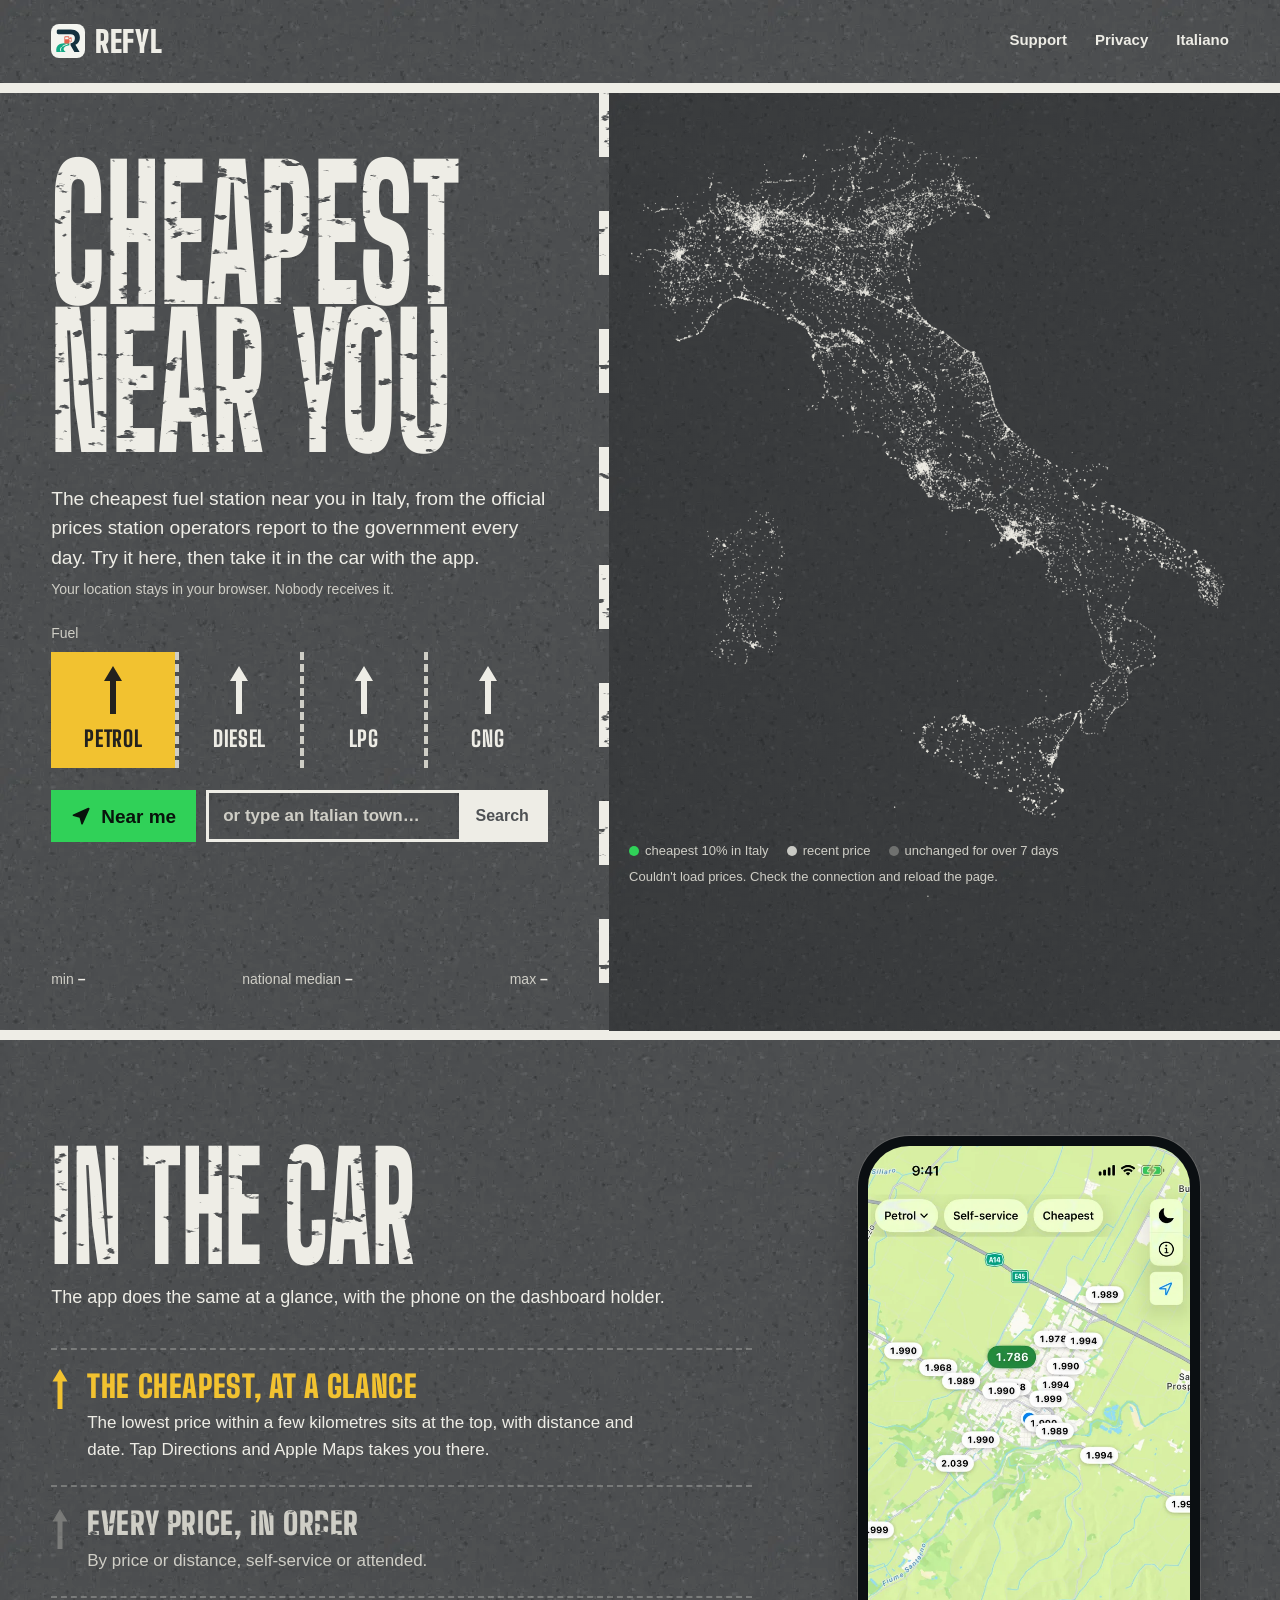
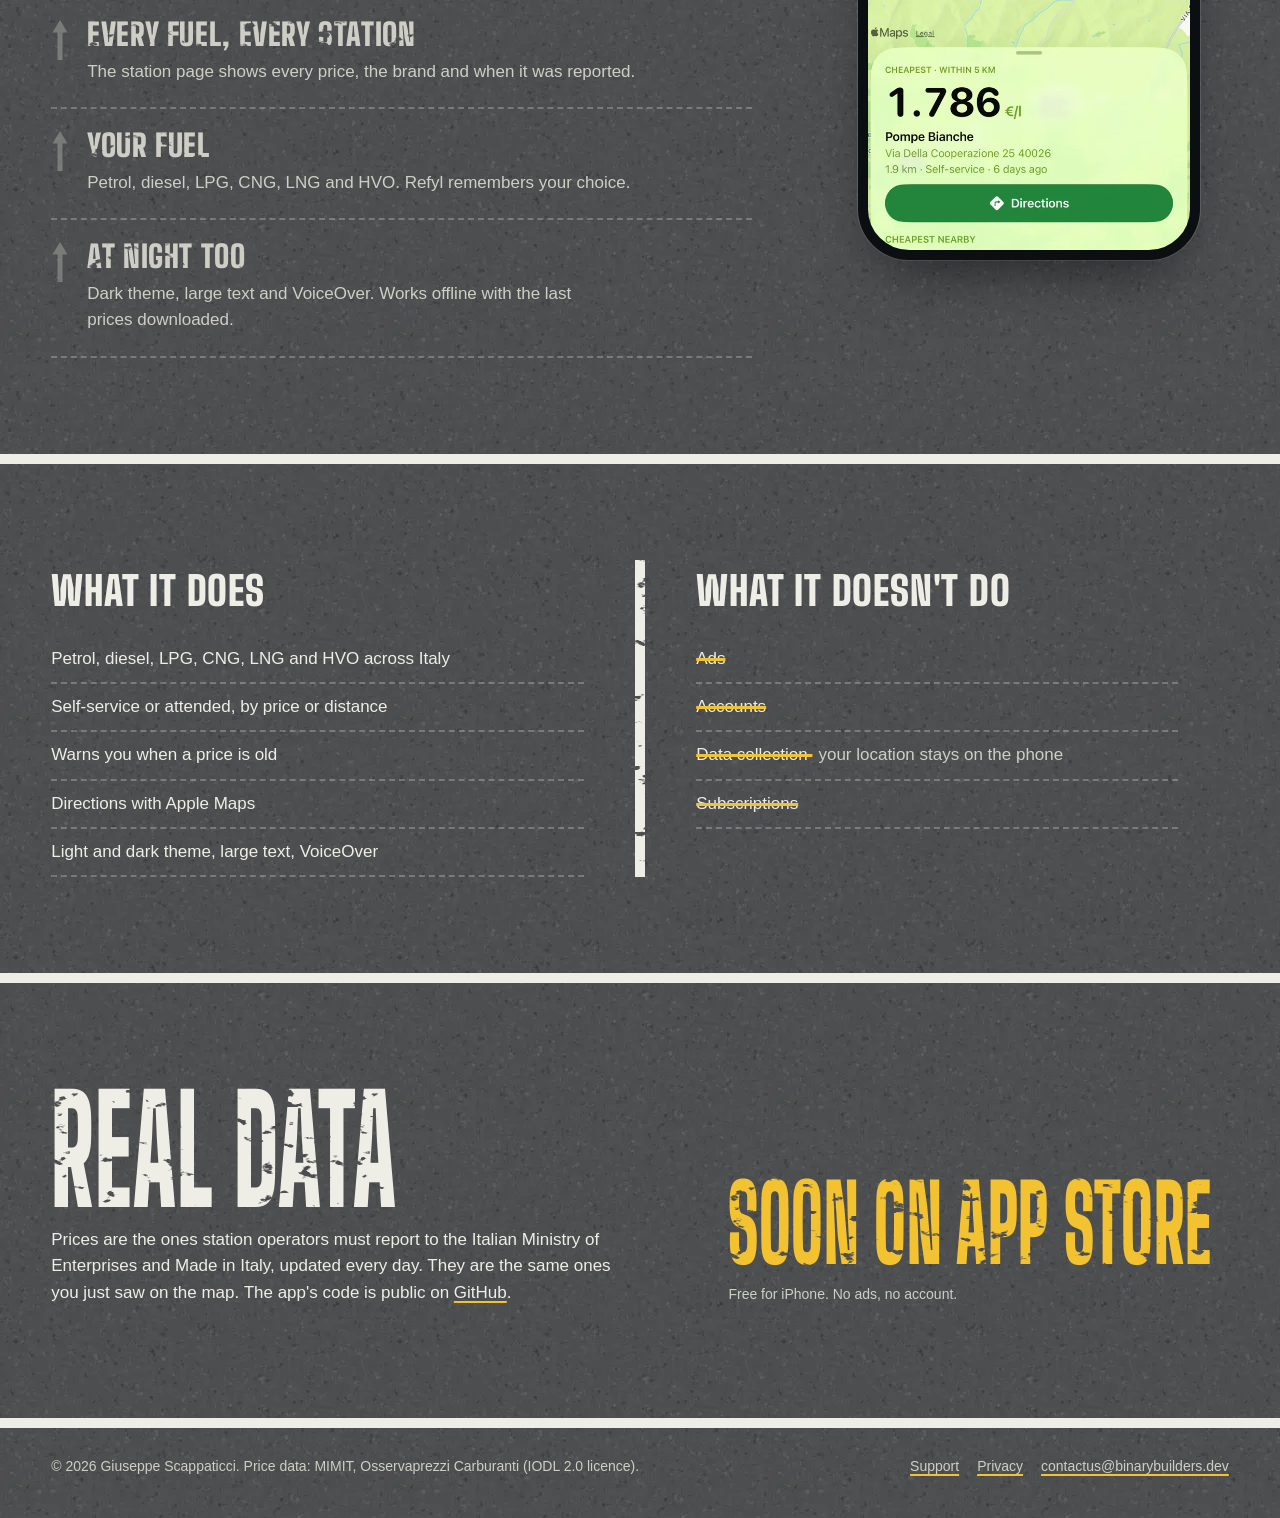
==== commit ff31d828: "Replace the screenshot cards with one phone and five steps - 'In auto' shows the app's real screens " ====
--- a/en/index.html
+++ b/en/index.html
@@ -13,8 +13,9 @@
 <link rel="stylesheet" href="../assets/site.css">
 </head>
 <body>
+<a class="skip" href="#main">Skip to content</a>
 <header class="top">
-  <a class="brand" href="./"><img src="../assets/icon.svg" alt=""><span>Refyl</span></a>
+  <a class="brand" href="./"><img src="../assets/icon.svg" alt=""><span translate="no">Refyl</span></a>
   <nav aria-label="Pages">
     <a href="support/">Support</a>
     <a href="privacy/">Privacy</a>
@@ -22,7 +23,7 @@
   </nav>
 </header>
 
-<main>
+<main id="main">
   <section class="road" aria-labelledby="hero-title">
     <div class="lane-l">
       <h1 id="hero-title" class="paint hero-word"><span class="stretch">Cheapest<br>near you</span><span class="vh">: the cheapest fuel station near you</span></h1>
@@ -41,7 +42,7 @@
         <button class="btn green" id="near-me" type="button"><svg viewBox="0 0 24 24" aria-hidden="true"><path d="M21.7 2.3a1 1 0 0 0-1.1-.2l-18 8a1 1 0 0 0 .1 1.9l7.6 2 2 7.6a1 1 0 0 0 1.9.1l8-18a1 1 0 0 0-.5-1.4z"/></svg>Near me</button>
         <form class="city" id="city" role="search">
           <label class="vh" for="city-q">Town</label>
-          <input id="city-q" name="q" list="towns" placeholder="or type an Italian town" autocomplete="off" enterkeyhint="search">
+          <input id="city-q" name="q" list="towns" placeholder="or type an Italian town…" autocomplete="off" enterkeyhint="search">
           <datalist id="towns"></datalist>
           <button type="submit">Search</button>
         </form>
@@ -80,18 +81,28 @@
     </div>
   </section>
 
-  <section class="stretch-sec park" aria-labelledby="app-title">
-   <div class="park-stage">
-    <h2 id="app-title" class="paint sec-word"><span class="stretch">In the car</span></h2>
-    <p class="sec-lead">The app does the same at a glance: open it and the lowest price within a few kilometres is at the top, with distance and how recent it is. Tap Directions and Apple Maps takes you there. It works offline with the last prices downloaded.</p>
-    <div class="shots" tabindex="0" aria-label="App screenshots">
-      <figure><img src="../assets/shots/en/1-home.jpg" width="506" height="1100" alt="Map with prices and the cheapest station highlighted"></figure>
-      <figure><img src="../assets/shots/en/2-list.jpg" width="506" height="1100" alt="Nearby stations sorted by price"></figure>
-      <figure><img src="../assets/shots/en/3-detail.jpg" width="506" height="1100" alt="Station page with every price"></figure>
-      <figure><img src="../assets/shots/en/4-fuels.jpg" width="506" height="1100" alt="Fuel picker: petrol, diesel, LPG, CNG and more"></figure>
-      <figure><img src="../assets/shots/en/5-dark.jpg" width="506" height="1100" alt="The app in dark theme"></figure>
+  <section class="stretch-sec tour" aria-labelledby="app-title">
+    <div class="tour-copy">
+      <h2 id="app-title" class="paint sec-word"><span class="stretch">In the car</span></h2>
+      <p class="sec-lead">The app does the same at a glance, with the phone on the dashboard holder.</p>
+      <ol class="steps" aria-label="What you see in the app">
+        <li><button type="button" class="step" data-i="0" aria-current="step"><svg viewBox="0 0 18 48" aria-hidden="true"><path d="M9 0 18 15h-6v33H6V15H0z"/></svg><span><b>The cheapest, at a glance</b>The lowest price within a few kilometres sits at the top, with distance and date. Tap Directions and Apple Maps takes you there.</span></button></li>
+        <li><button type="button" class="step" data-i="1"><svg viewBox="0 0 18 48" aria-hidden="true"><path d="M9 0 18 15h-6v33H6V15H0z"/></svg><span><b>Every price, in order</b>By price or distance, self-service or attended.</span></button></li>
+        <li><button type="button" class="step" data-i="2"><svg viewBox="0 0 18 48" aria-hidden="true"><path d="M9 0 18 15h-6v33H6V15H0z"/></svg><span><b>Every fuel, every station</b>The station page shows every price, the brand and when it was reported.</span></button></li>
+        <li><button type="button" class="step" data-i="3"><svg viewBox="0 0 18 48" aria-hidden="true"><path d="M9 0 18 15h-6v33H6V15H0z"/></svg><span><b>Your fuel</b>Petrol, diesel, LPG, CNG, LNG and HVO. Refyl remembers your choice.</span></button></li>
+        <li><button type="button" class="step" data-i="4"><svg viewBox="0 0 18 48" aria-hidden="true"><path d="M9 0 18 15h-6v33H6V15H0z"/></svg><span><b>At night too</b>Dark theme, large text and VoiceOver. Works offline with the last prices downloaded.</span></button></li>
+      </ol>
     </div>
-   </div>
+    <div class="tour-phone">
+      <div class="phone">
+        <img src="../assets/screens/en/1-home.webp" width="640" height="1354" loading="lazy" decoding="async" alt="Map with prices and the cheapest station highlighted" class="on">
+        <img src="../assets/screens/en/2-list.webp" width="640" height="1354" loading="lazy" decoding="async" alt="Nearby stations sorted by price">
+        <img src="../assets/screens/en/3-detail.webp" width="640" height="1354" loading="lazy" decoding="async" alt="Station page with every price">
+        <img src="../assets/screens/en/4-fuels.webp" width="640" height="1354" loading="lazy" decoding="async" alt="Fuel picker: petrol, diesel, LPG, CNG and more">
+        <img src="../assets/screens/en/5-dark.webp" width="640" height="1354" loading="lazy" decoding="async" alt="The app in dark theme">
+      </div>
+      <p class="phone-cap" aria-hidden="true"></p>
+    </div>
   </section>
 
   <section class="stretch-sec" aria-label="What it does and doesn't do">
--- a/assets/site.css
+++ b/assets/site.css
@@ -43,6 +43,12 @@
 a:hover { color: var(--yellow); }
 :focus-visible { outline: 3px solid var(--yellow); outline-offset: 3px; }
 img { max-width: 100%; height: auto; display: block; }
+.skip { position: absolute; left: 16px; top: -60px; z-index: 10; background: var(--yellow); color: var(--on-yellow); padding: 10px 14px; font-weight: 700; text-decoration: none; }
+.skip:focus { top: 12px; }
+.skip:hover { color: var(--on-yellow); }
+h1, h2, h3, .step b { text-wrap: balance; }
+p, li { text-wrap: pretty; }
+a, button, label, input { -webkit-tap-highlight-color: transparent; touch-action: manipulation; }
 .vh { position: absolute; width: 1px; height: 1px; overflow: hidden; clip: rect(0 0 0 0); white-space: nowrap; }
 
 /* Painted lettering: stretched tall like words on the road, slightly worn */
@@ -153,7 +159,9 @@
   width: 100%; display: grid; grid-template-columns: 1fr auto; gap: 2px 12px; text-align: left;
   background: none; border: 0; color: var(--paint); padding: 10px 2px; cursor: pointer; font: inherit;
 }
-.results button:hover, .results button[aria-current="true"] { background: rgba(238, 237, 230, 0.07); }
+.results button:hover .n { color: var(--yellow); }
+.results button[aria-current="true"] .p { color: var(--yellow); }
+.results button[aria-current="true"] .n::before { content: ""; display: inline-block; width: 0; height: 0; margin-right: 8px; border-left: 6px solid transparent; border-right: 6px solid transparent; border-bottom: 10px solid var(--yellow); vertical-align: 1px; }
 .results .n { font-weight: 650; font-size: 16px; }
 .results .m { grid-column: 1; font-size: 14px; color: var(--paint-muted); }
 .results .p { grid-row: 1 / span 2; grid-column: 2; align-self: center; font-family: var(--road); font-weight: 900; font-size: 34px; font-variant-numeric: tabular-nums; }
@@ -184,22 +192,34 @@
 .sec-word { font-size: clamp(54px, 7vw, 96px); margin: 0 0 8px; }
 .sec-lead { max-width: 38em; margin: 0 0 36px; font-size: 18px; }
 
-.shots { display: flex; overflow-x: auto; scroll-snap-type: x mandatory; gap: 0; padding-bottom: 14px; scrollbar-width: thin; }
-.shots figure { margin: 0; flex: 0 0 max(220px, calc((100% - 4px) / 5)); max-width: 300px; padding: 22px 18px 0; scroll-snap-align: start; border-top: 4px solid var(--paint); border-left: 4px solid var(--paint); }
-.shots figure:last-child { border-right: 4px solid var(--paint); }
-.shots img { border-radius: 0; }
-.shots figure { position: relative; }
-.shots figure:first-child img { position: relative; z-index: 2; will-change: transform; }
-
-/* "In auto" parks: a sticky stage while the app's map screenshot reverses into its bay */
-@media (min-width: 901px) and (prefers-reduced-motion: no-preference) {
-  .park { height: 240vh; padding-top: 0; padding-bottom: 0; }
-  .park-stage { position: sticky; top: 0; height: 100vh; display: flex; flex-direction: column; justify-content: center; }
-  .park .sec-word { font-size: clamp(44px, 4.6vw, 72px); }
-  .park .sec-lead { margin-bottom: 18px; }
-  .park .shots { overflow: visible; padding-bottom: 0; }
-  .park .shots figure { flex: 0 0 auto; width: min(calc((100vw - 2 * var(--gutter) - 24px) / 5), calc(54vh * 0.46 + 40px)); padding-top: 16px; }
-}
+/* "In auto": one phone, five steps. Desktop: the phone stays while the steps scroll past. */
+.tour { display: grid; grid-template-columns: minmax(0, 1fr) minmax(280px, 400px); gap: 32px clamp(32px, 6vw, 96px); align-items: start; }
+.steps { list-style: none; margin: 8px 0 0; padding: 0; }
+.step {
+  display: grid; grid-template-columns: 18px 1fr; gap: 18px; align-items: start; width: 100%;
+  padding: 22px 0; border: 0; border-top: 2px dashed rgba(238, 237, 230, 0.28); background: none;
+  color: var(--paint-muted); font: inherit; text-align: left; cursor: pointer;
+  transition: color 0.25s cubic-bezier(0.16, 1, 0.3, 1);
+}
+.steps li:last-child .step { border-bottom: 2px dashed rgba(238, 237, 230, 0.28); }
+.step svg { width: 18px; height: 40px; fill: currentColor; opacity: 0.35; transition: opacity 0.25s, transform 0.35s cubic-bezier(0.16, 1, 0.3, 1); }
+.step b { display: block; font-family: var(--road); font-weight: 900; text-transform: uppercase; font-size: clamp(26px, 2.4vw, 34px); line-height: 1; letter-spacing: 0.02em; margin-bottom: 8px; color: var(--paint-muted); }
+.step span { max-width: 34em; }
+/* inactive steps read as worn paint, all text stays above 4.5:1 */
+.step:not([aria-current]) b { -webkit-mask: var(--wear); mask: var(--wear); }
+.step:hover, .step[aria-current] { color: var(--paint); }
+.step[aria-current] b { color: var(--yellow); } /* selected = works yellow, 4.8:1 on asphalt */
+.step[aria-current] svg { opacity: 1; color: var(--yellow); transform: translateY(-3px); }
+.tour-phone { position: sticky; top: 10vh; width: min(100%, 38vh); justify-self: center; }
+.phone {
+  position: relative; aspect-ratio: 640 / 1354; border-radius: 15% / 7%; overflow: hidden;
+  background: #0B0F12; border: 10px solid #0B0F12;
+  box-shadow: 0 30px 60px -24px rgba(0, 0, 0, 0.55), 0 0 0 1px rgba(238, 237, 230, 0.16);
+}
+.phone img { position: absolute; inset: 0; width: 100%; height: 100%; object-fit: cover; object-position: top; opacity: 0; transition: opacity 0.45s cubic-bezier(0.16, 1, 0.3, 1); }
+.phone img.on { opacity: 1; }
+.phone { scroll-margin-top: 20px; }
+.phone-cap { display: none; margin: 14px 0 0; text-align: center; font-family: var(--road); font-weight: 900; text-transform: uppercase; font-size: 24px; line-height: 1; letter-spacing: 0.02em; color: var(--yellow); }
 
 .does { display: grid; grid-template-columns: 1fr var(--line) 1fr; }
 .does > div { padding: 0 clamp(20px, 4vw, 56px); }
@@ -222,7 +242,7 @@
 .prose h2 { font-family: var(--road); font-weight: 900; text-transform: uppercase; font-size: 32px; letter-spacing: 0.02em; margin: 44px 0 6px; line-height: 1; }
 .prose .updated { color: var(--paint-muted); font-size: 15px; margin: 0 0 28px; }
 .prose code { font-size: 0.86em; overflow-wrap: anywhere; color: var(--paint-muted); }
-.contact { border: 4px solid var(--paint); padding: 22px 24px; margin: 8px 0 18px; }
+.contact { margin: 8px 0 22px; }
 .contact p { margin: 0 0 16px; }
 details { border-bottom: 2px dashed rgba(238, 237, 230, 0.35); padding: 14px 0; }
 details summary { cursor: pointer; font-weight: 650; list-style: none; display: flex; gap: 12px; align-items: baseline; }
@@ -248,6 +268,13 @@
   .does .solid { height: var(--line); }
   .does > div { padding: 0; }
   .end { grid-template-columns: 1fr; }
+  .tour { grid-template-columns: 1fr; }
+  .tour-phone { position: static; order: -1; width: min(300px, 78vw); margin: 0 auto; }
+  .phone-cap { display: block; }
+  .tour-copy { display: contents; }
+  .tour .sec-word { order: -3; }
+  .tour .sec-lead { order: -2; }
+  .step { padding: 16px 0; }
 }
 @media (max-width: 480px) {
   .lane span { font-size: 17px; padding: 12px 2px 10px; }
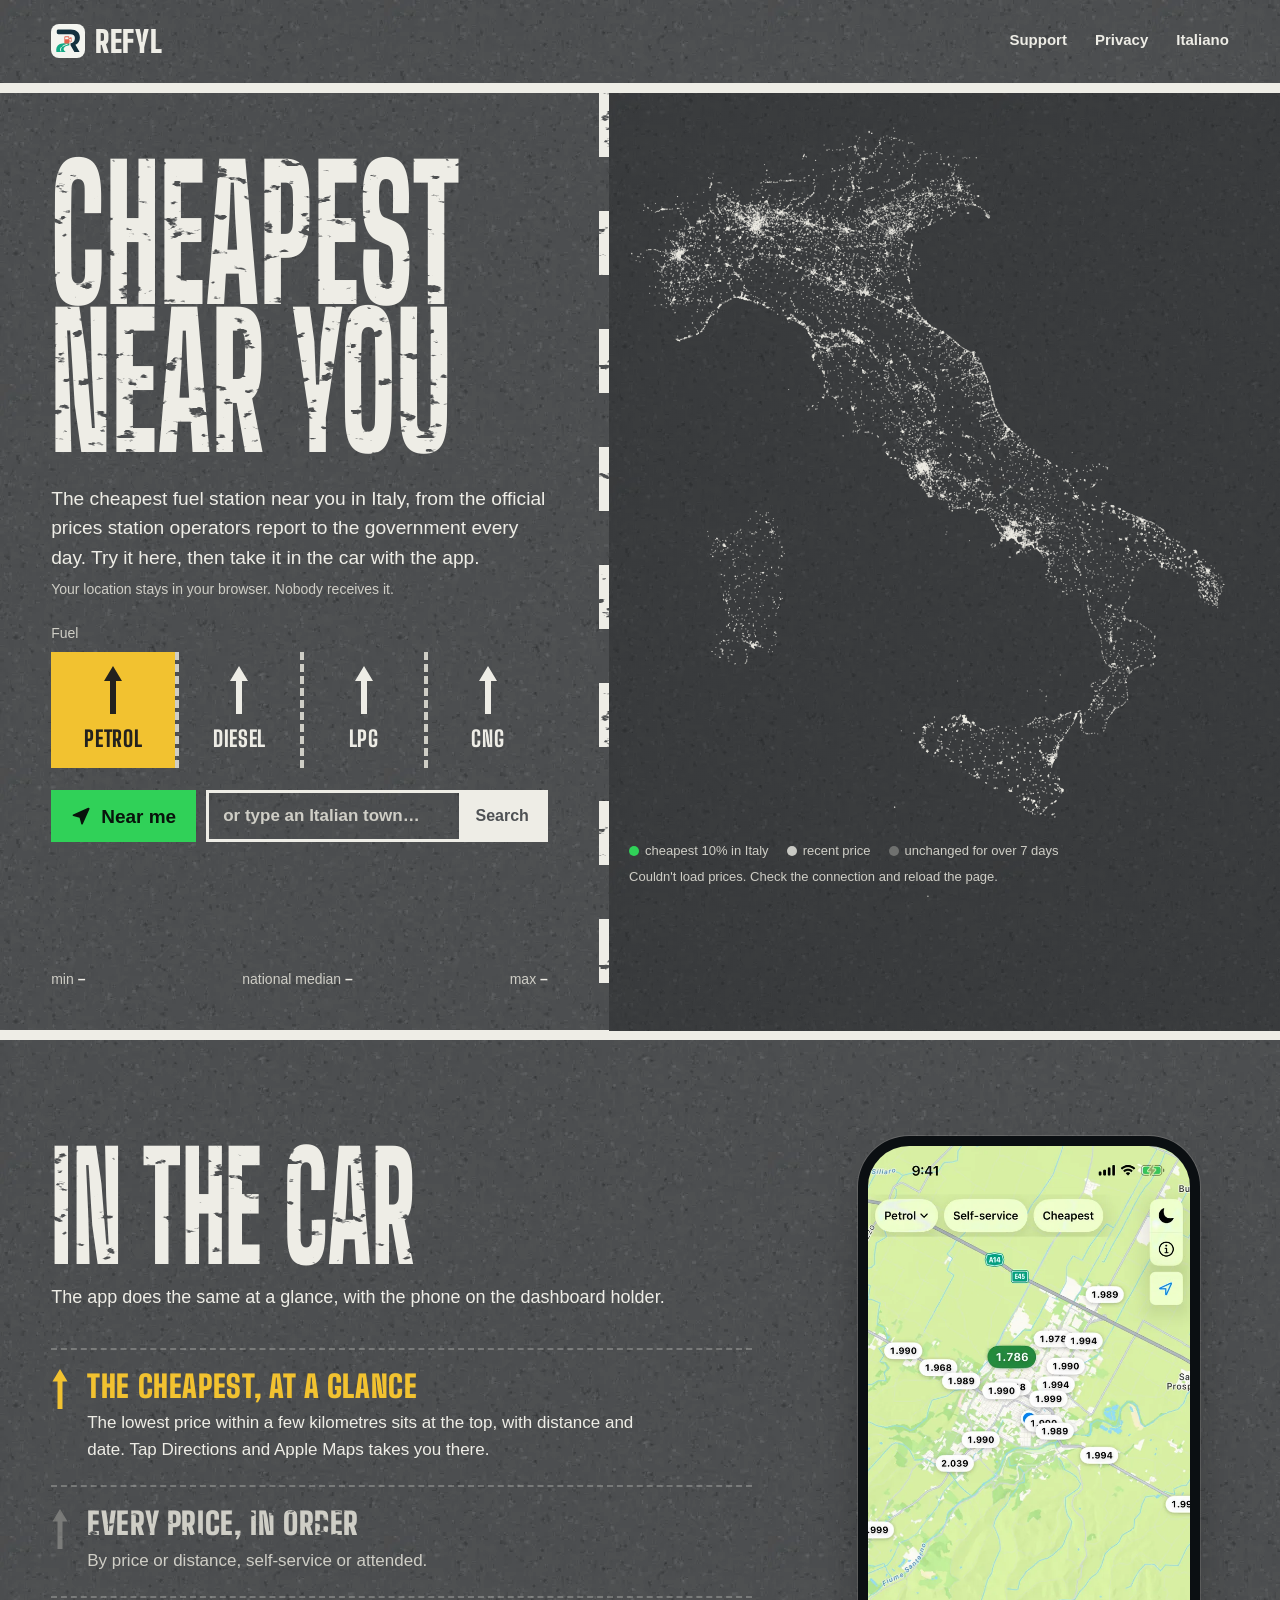
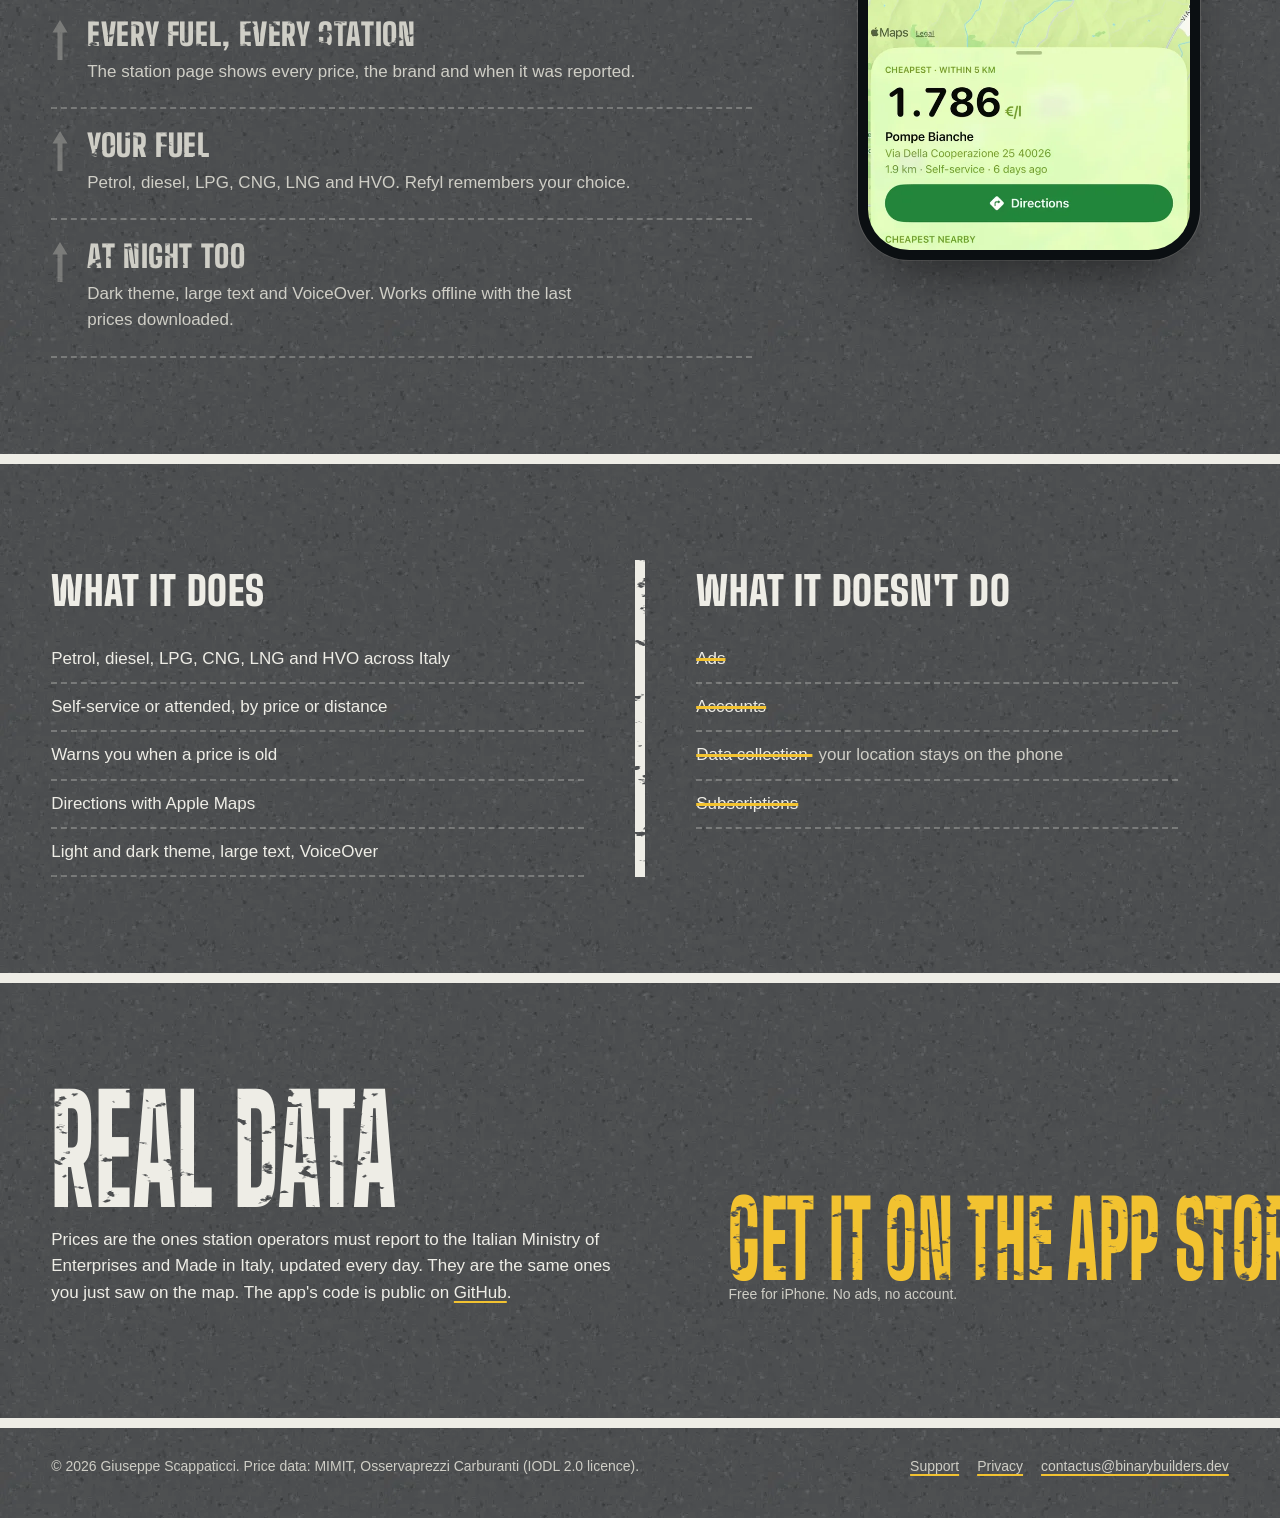
==== commit 51bd7e16: "Link the App Store now that Refyl is live Replace the 'soon' word with a link to apps.apple.com/app/" ====
--- a/en/index.html
+++ b/en/index.html
@@ -5,6 +5,7 @@
 <meta name="viewport" content="width=device-width, initial-scale=1">
 <title>Refyl: the cheapest fuel station near you in Italy</title>
 <meta name="description" content="Try Refyl here: pick a fuel and find the cheapest station near you in Italy with today's official government prices. Free iPhone app, no ads, no account.">
+<meta name="apple-itunes-app" content="app-id=6829368006">
 <meta name="theme-color" content="#4E5154">
 <link rel="alternate" hreflang="it" href="../">
 <link rel="icon" href="../assets/icon.svg" type="image/svg+xml">
@@ -136,7 +137,7 @@
       <p>Prices are the ones station operators must report to the Italian Ministry of Enterprises and Made in Italy, updated every day. They are the same ones you just saw on the map. The app's code is public on <a href="https://github.com/Leixien/FuelFinder_IOS">GitHub</a>.</p>
     </div>
     <div>
-      <p class="paint soon"><span class="stretch">Soon on App Store</span></p>
+      <a class="paint soon" href="https://apps.apple.com/app/id6829368006"><span class="stretch">Get it on the App Store</span></a>
       <p class="store-note">Free for iPhone. No ads, no account.</p>
     </div>
   </section>
--- a/assets/site.css
+++ b/assets/site.css
@@ -124,6 +124,8 @@
 /* not a control: a works-zone word painted in yellow until the app is live */
 .soon { margin: 0; font-size: clamp(28px, 9vw, 64px); white-space: nowrap; color: var(--yellow); }
 .soon .stretch { margin-bottom: 0.55em; }
+a.soon { display: inline-block; text-decoration: none; }
+a.soon:hover, a.soon:focus-visible { color: var(--paint); }
 .btn:active { transform: translateY(0); }
 .btn[aria-busy="true"] { opacity: 0.7; cursor: progress; }
 .btn svg { width: 20px; height: 20px; fill: currentColor; }
